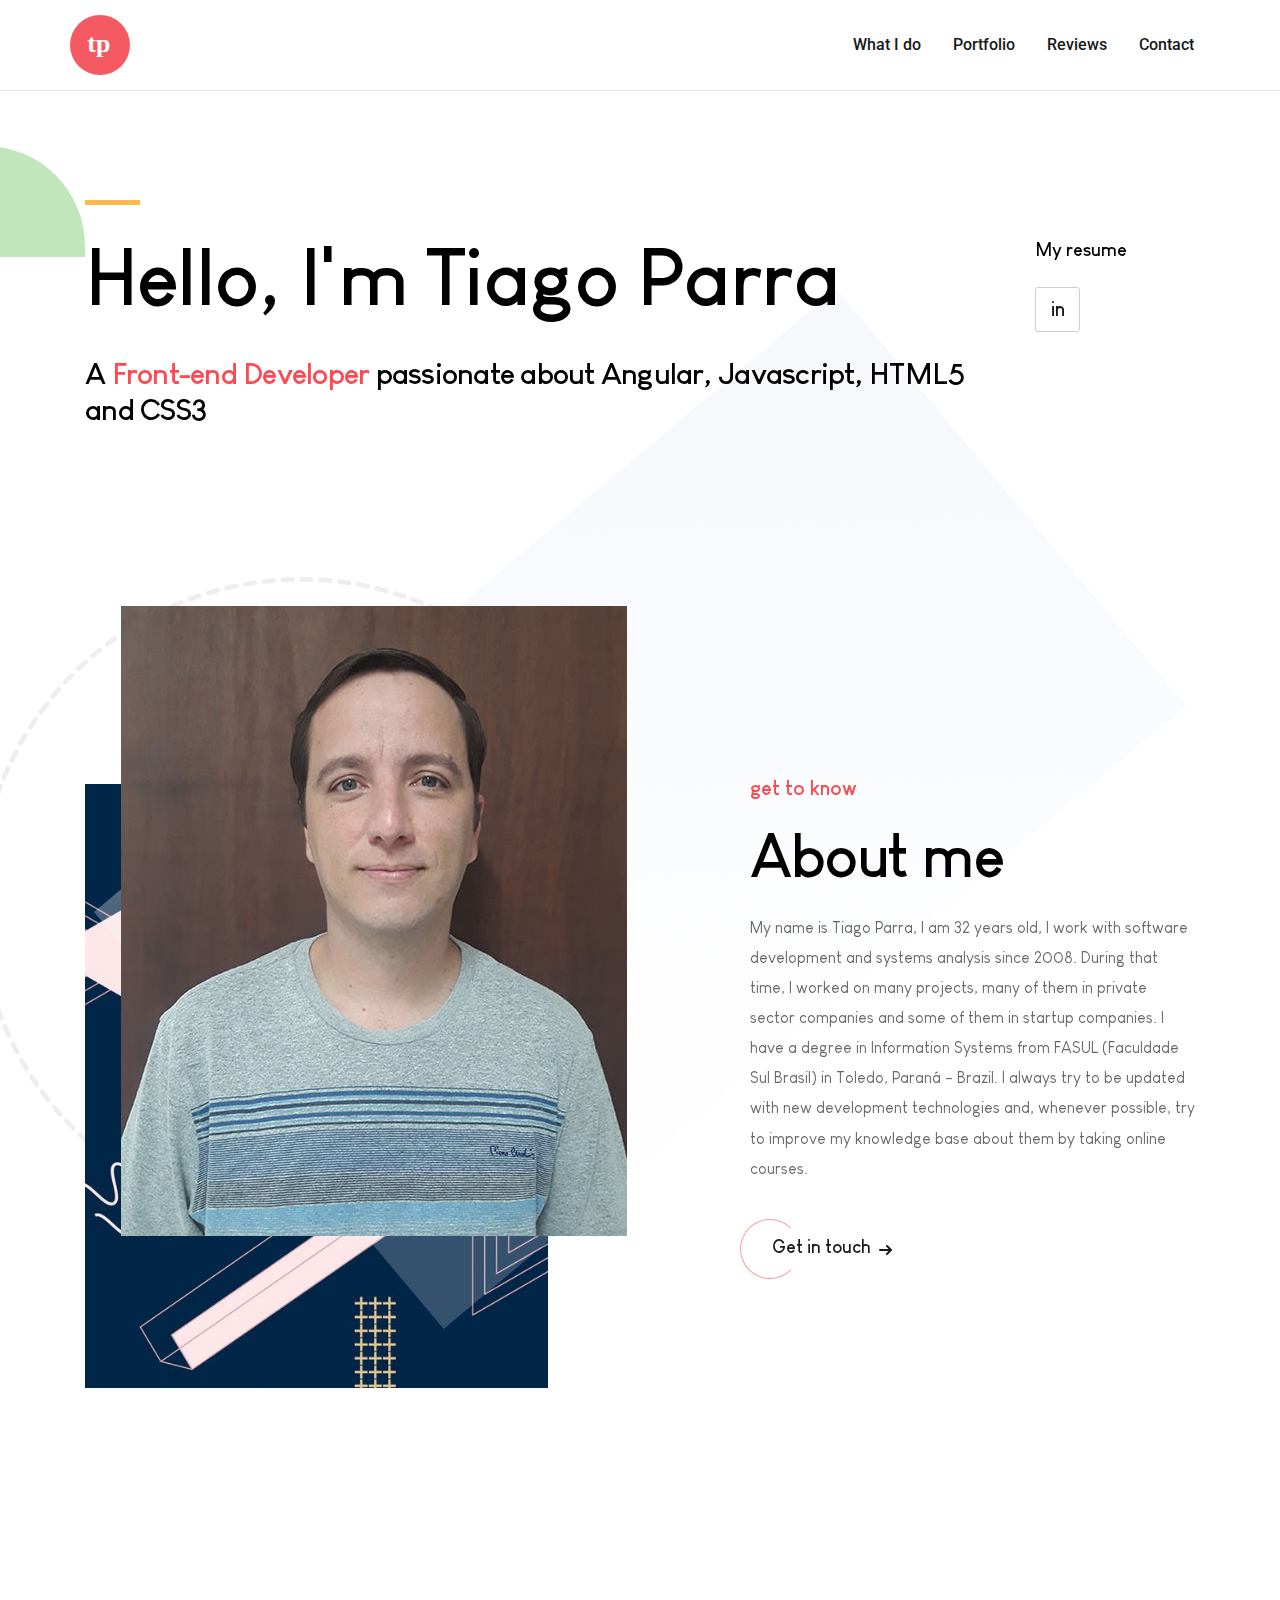
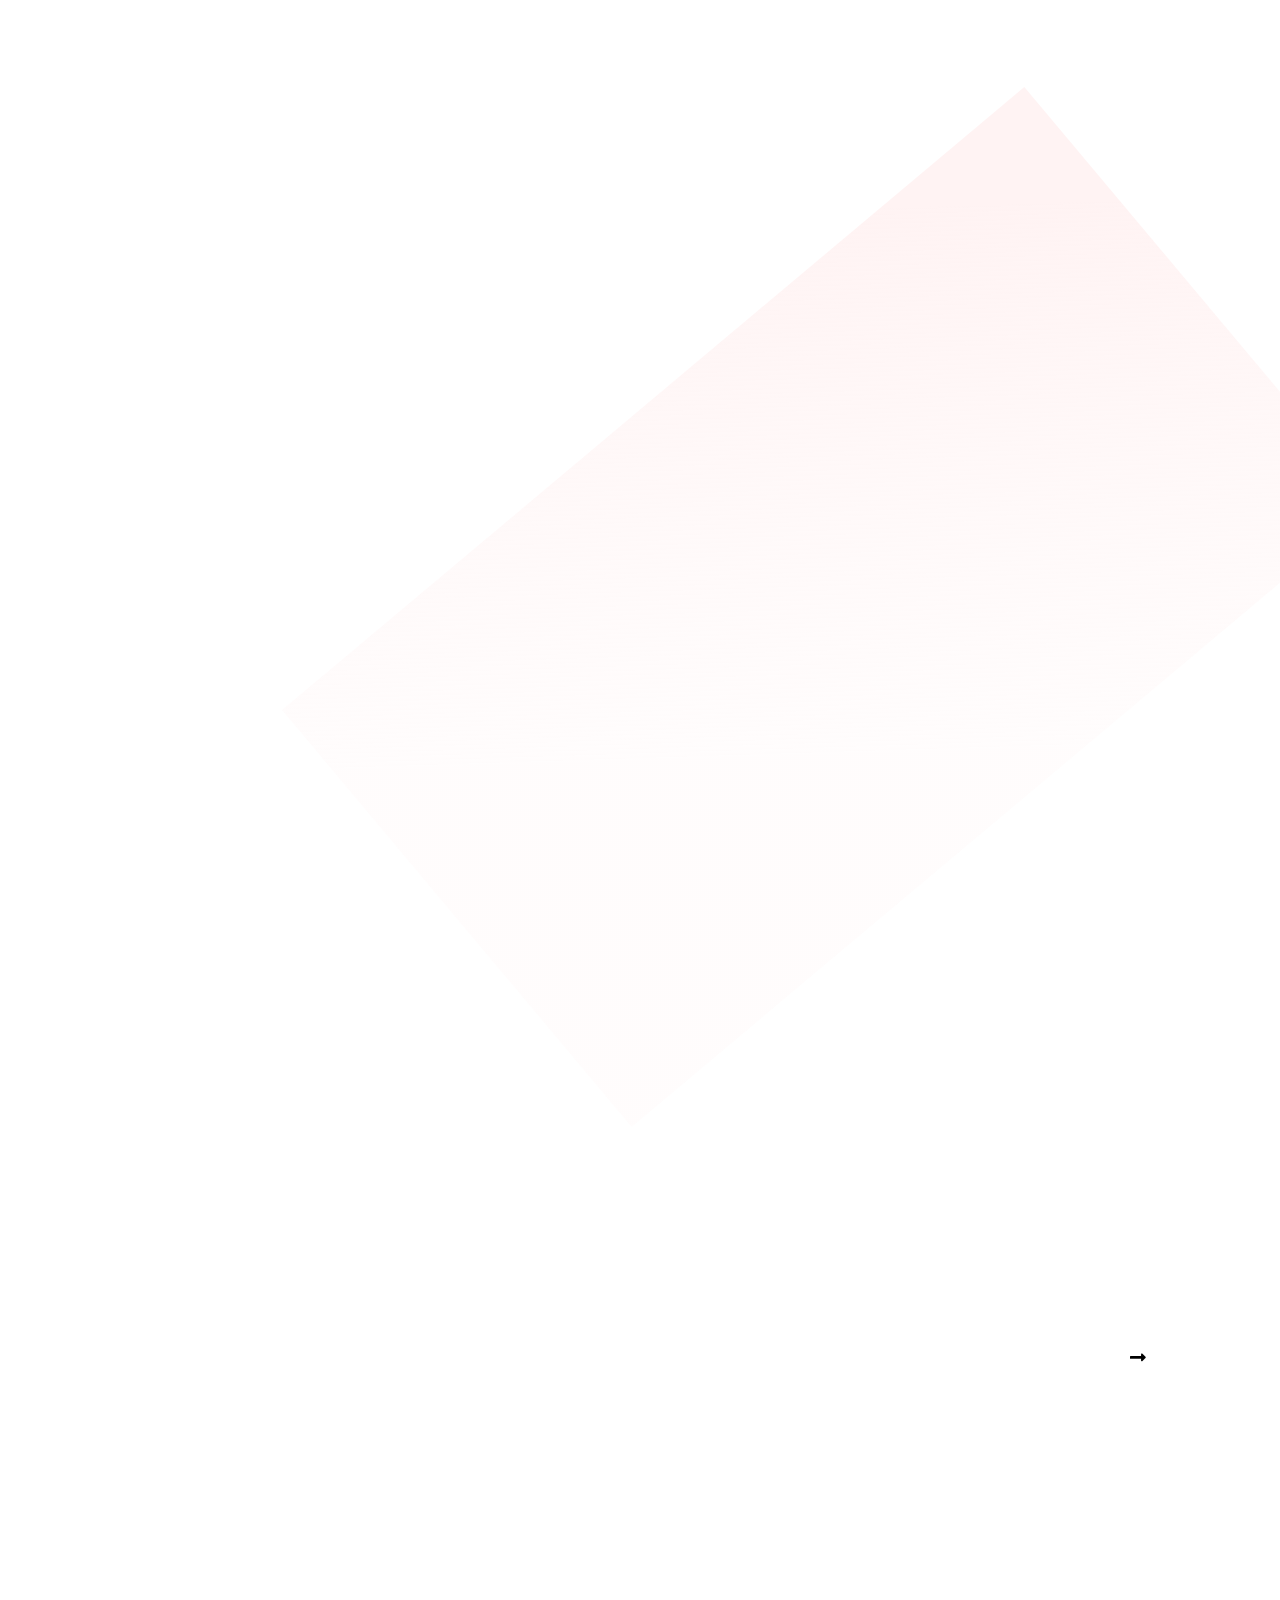
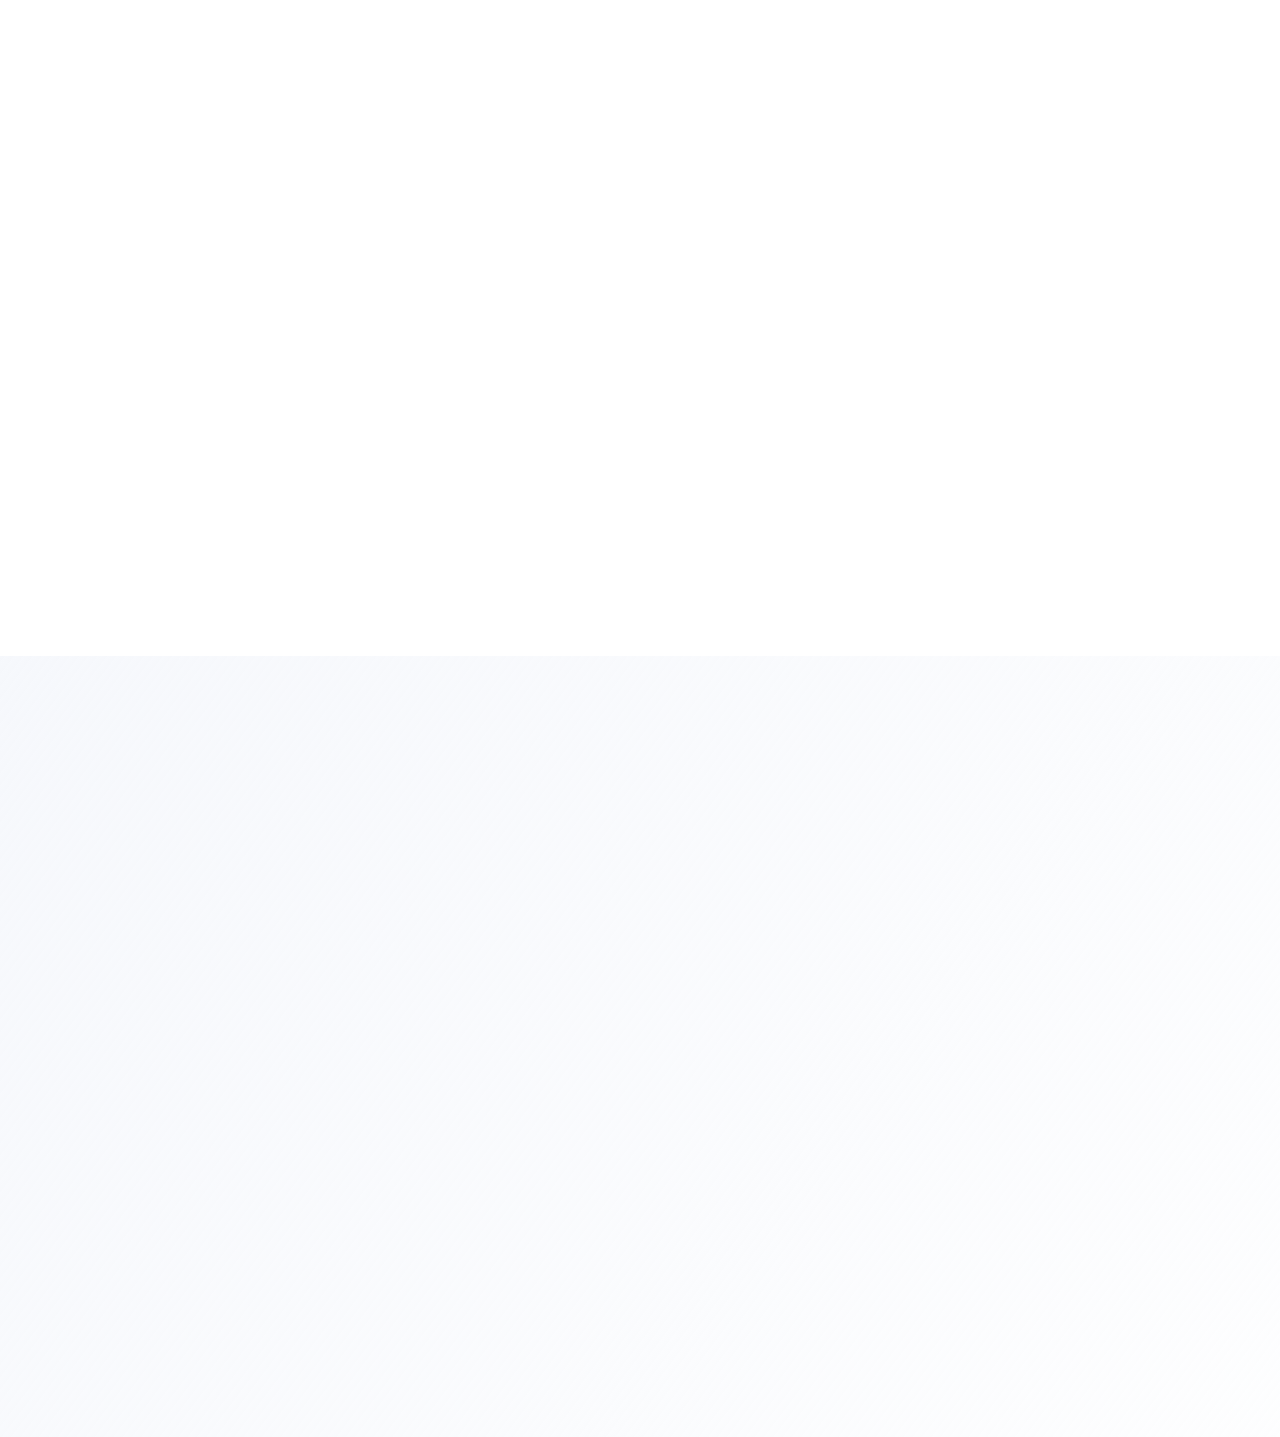
==== index.html @ 8e2d554c "Added profile picture" ====
<!doctype html>
<html lang="zxx">
<head>
    <title>Tiago Parra - Front-End Developer</title>
    <!-- Required meta tags -->
    <meta charset="utf-8">
    <meta http-equiv="X-UA-Compatible" content="IE=edge">
    <meta name="description" content=""/>
    <meta name="keywords" content=" "/>
    <meta name="developer" content="Tiago Parra">
    <meta name="viewport" content="width=device-width, initial-scale=1, shrink-to-fit=no">

    <!-- FAV AND ICONS   -->
    <link rel="shortcut icon" href="assets/images/favicon.png">
    <link rel="shortcut icon" href="assets/images/apple-icon.png">
    <link rel="shortcut icon" sizes="72x72" href="assets/images/apple-icon-72x72.png">
    <link rel="shortcut icon" sizes="114x114" href="assets/images/apple-icon-114x114.png">

    <!-- Font-->
    <link href="https://fonts.googleapis.com/css?family=Roboto&display=swap" rel="stylesheet">
    <!-- Font Awesome -->
    <link rel="stylesheet" href="https://use.fontawesome.com/releases/v5.8.1/css/all.css">
    <link rel="stylesheet" href="assets/icofont/icofont.min.css">
    <!-- Bootstrap CSS -->
    <link rel="stylesheet" href="assets/plugins/css/bootstrap.min.css">
    <!-- Owl Carousel CSS-->
    <link rel="stylesheet" href="assets/plugins/css/owl.css">
    <!-- Fancybox-->
    <link rel="stylesheet" href="assets/plugins/css/jquery.fancybox.min.css">
    <!-- Anime CSS-->
    <link rel="stylesheet" href="assets/plugins/css/revealer.css">
    <!-- Aos CSS-->
    <link rel="stylesheet" href="assets/plugins/css/aos.css">
    <!-- Animate CSS-->
    <link rel="stylesheet" href="assets/plugins/css/animate.css">
    <!-- Custom CSS-->
    <link rel="stylesheet" href="assets/css/styles.css">
    <!-- Responsive -->
    <link rel="stylesheet" href="assets/css/responsive.css">

</head>
<body class="black-bg body-2" >
    <!--
    ===================
        NAVIGATION
    ===================
    -->
    <header class="black-bg mh-header nav-scroll fixed-top mh-xss-mobile-nav" id="zb-header">
        <div class="overlay"></div>
        <div class="container">
            <div class="row">
                <nav class="navbar navbar-expand-lg mh-nav nav-btn">
                    <a class="navbar-brand" href="index.html"><img src="assets/images/logo.svg" alt="" class="img-fluid"></a>
                    <button class="navbar-toggler" type="button" data-toggle="collapse" data-target="#navbarSupportedContent"
                        aria-controls="navbarSupportedContent" aria-expanded="false" aria-label="Toggle navigation">
                        <span class="navbar-toggler-icon icon">
                            <i class="fa fa-bars"></i>
                        </span>
                    </button>
                    <div class="collapse navbar-collapse" id="navbarSupportedContent">
                        <ul class="navbar-nav mr-0 ml-auto">
                            <li class="nav-item">
                                <a class="nav-link " href="#service">What I do</a>
                            </li>
                            <li class="nav-item">
                                <a class="nav-link" href="#portfolio">Portfolio</a>
                            </li>
                            <li class="nav-item">
                                <a class="nav-link" href="#Clinet">Reviews</a>
                            </li>
                            <li class="nav-item">
                                <a class="nav-link" href="#Contact">Contact</a>
                            </li>
                        </ul>
                    </div>
                </nav>
            </div>
        </div>
    </header>
    <!--
    ==============
        HOME
    ==============
    -->
    <section class="section relative ev-home resume-home" id="about" style="background: url(assets/images/bg-home.svg) no-repeat scroll center center">
        <div class="container zindex">
            <div class="section-separator">
                <div class="row">
                    <div class="col-md-10">
                        <div class="resume-home-inner wow fadeInUp">
                            <span class="span"></span>
                            <h2 data-text="Hello, I'm Tiago Parra">Hello, I'm Tiago Parra</h2>
                            <!-- <h2 class="btn-sss" data-text="Hello, I'm Tiago Parra">Hello, I'm Tiago Parra</h2> -->
                            <h4>A <span>Front-end Developer</span> passionate about Angular, Javascript, HTML5 and CSS3</h4>
                        </div>
                    </div>
                    <div class="col-md-2">
                        <div class="resume-social">
                            <h6>My resume</h6>
                            <ul class="list-unstyled">
                                <li><a href="https://www.linkedin.com/in/tiago-parra-01444436/" target="_blank">in</a></li>
                            </ul>
                        </div>
                    </div>
                    <div class="col-md-12">
                        <div class="resume-main">
                            <div class="row">
                                <div class="col-md-6">
                                    <div class="main-inner relative">
                                        <div class="img-cover">
                                            <img src="assets/images/profile_picture_v1.jpg" alt="" class="img-fluid itwo">
                                        </div>
                                        <div class="bg-img">
                                            <img src="assets/images/home-man-bg.png" alt="" class="img-fluid ione">
                                        </div>
                                        <div class="circle-bg">
                                            <img src="assets/images/circle-dot-dot.svg" alt="" class="img-fluid ithree">
                                        </div>
                                    </div>
                                </div>
                                <div class="col-md-5 ml-auto">
                                    <div class="resume-details">
                                        <div class="resume-title wow fadeInUp">
                                            <h5>get to know</h5>
                                            <h1>About me</h1>
                                            <p>My name is Tiago Parra, I am 32 years old, I work with software development and systems analysis since 2008. During that time, I worked on many projects, many of them in private sector companies and some of them in startup companies. I have a degree in Information Systems from FASUL (Faculdade Sul Brasil) in Toledo, Paraná - Brazil. I always try to be updated with new development technologies and, whenever possible, try to improve my knowledge base about them by taking online courses.</p>
                                            <div class="resume-btn">
                                                <div class="btn-default">
                                                    <a href="#" class="cta">
                                                        <span>Get in touch</span>
                                                        <svg width="13px" height="10px" viewBox="0 0 13 10">
                                                            <path d="M1,5 L11,5"></path>
                                                            <polyline points="8 1 12 5 8 9"></polyline>
                                                        </svg>
                                                    </a>
                                                </div>
                                            </div>
                                        </div>
                                    </div>
                                </div>
                            </div>
                        </div>
                    </div>
                </div>
            </div>
        </div>
        <div class="shape-image">
            <img src="assets/images/green-bg.svg" alt="" class="img-fluid">
        </div>
    </section>
    <!--
    ================
        WHAT I DO
    ================
    -->
    <section class="resume-do relative" id="service">
        <div class="container">
            <div class="row">
                <div class="col-md-5">
                    <div class="resume-do-inner wow fadeInUp">
                        <div class="resume-title">
                            <h1>What I do</h1>
                        </div>
                        <p style="font-size: 18px;">Currently, I spend most of my time in Front-end development, preferably using the React library or Angular framework. However, in moments of my career, I work with back-end development, NodeJs and Java. I also have a lot of knowledge about SQL Server, MySQL and PostgreSQL database modeling.</p>
                        <div class="row">
                            <div class="col-md-4">
                                <div class="resume-do-icon">
                                    <img src="assets/images/img-logo-angular.png" alt="" class="img-fluid">
                                    <h5>Angular</h5>
                                </div>
                            </div>
                            <div class="col-md-4">
                                <div class="resume-do-icon">
                                    <img src="assets/images/img-logo-react.png" alt="" class="img-fluid">
                                    <h5>React</h5>
                                </div>
                            </div>
                            <div class="col-md-4">
                                <div class="resume-do-icon">
                                    <img src="assets/images/img-logo-html5.png" alt="" class="img-fluid">
                                    <h5>HTML5</h5>
                                </div>
                            </div>
                        </div>
                        <br><br>
                        <div class="row">
                            <div class="col-md-4">
                                <div class="resume-do-icon">
                                    <img src="assets/images/img-logo-css3.png" alt="" class="img-fluid">
                                    <h5>CSS3</h5>
                                </div>
                            </div>
                            <div class="col-md-4">
                                <div class="resume-do-icon">
                                    <img src="assets/images/img-logo-sass.png" alt="" class="img-fluid">
                                    <h5>Sass</h5>
                                </div>
                            </div>
                            <div class="col-md-4">
                                <div class="resume-do-icon">
                                    <img src="assets/images/img-logo-github.png" alt="" class="img-fluid">
                                    <h5>Github</h5>
                                </div>
                            </div>
                        </div>
                        <br><br>
                        <div class="row">
                            <div class="col-md-4">
                                <div class="resume-do-icon">
                                    <img src="assets/images/img-logo-nginx.png" alt="" class="img-fluid">
                                    <h5>Nginx</h5>
                                </div>
                            </div>
                            <div class="col-md-4">
                                <div class="resume-do-icon">
                                    <img src="assets/images/img-logo-javascript.png" alt="" class="img-fluid">
                                    <h5>Javascript</h5>
                                </div>
                            </div>
                            <div class="col-md-4">
                                <div class="resume-do-icon">
                                    <img src="assets/images/img-logo-typescript.png" alt="" class="img-fluid">
                                    <h5>Typescript</h5>
                                </div>
                            </div>
                        </div>
                    </div>
                </div>
                <div class="col-md-7">
                    <div class="bg-title wow fadeInUp" id="example">
                        <h1>Responsive Design</h1>
                        <h1>HTML/CSS</h1>
                        <h1>JavaScript</h1>
                        <h1>SEO</h1>
                    </div>
                </div>
            </div>
        </div>
    </section>
    <!--
    =====================
        PORTFOLIO AREA
    ====================
    -->
    <section class="resume-portfolio relative" style="background: url(assets/images/orange-bg.svg) no-repeat scroll; background-position-x: 150%; background-position-y: 80%;" id="portfolio">
        <div class="container">
            <div class="row">
                <div class="col-md-12">
                    <div class="resume-title wow fadeInUp">
                        <h5>Portfolio</h5>
                        <h1>Use cases</h1>
                    </div>
                </div>
                <div class="col-md-11 mx-auto">
                    <div class="resume-portfolio-inner">
                        <div class="row">
                            <div class="col-md-5">
                                <div class="resume-img wow fadeInUp">
                                    <h5>Jobzi App</h5>
                                    <h6>Portal of jobs and candidates</h6>
                                    <div class="image-one relative">
                                        <div class="reveal-image">
                                            <img src="assets/images/img-case-jobzi.jpg" alt="" class="img-fluid">
                                        </div>
                                        <div class="resume-image-inner">
                                        </div>
                                        <div class="resume-btn-details">
                                            <div class="resume-btn">
                                                <div class="btn-default">
                                                    <a href="jobzi.html" class="cta">
                                                        <span>Ver Projeto</span>
                                                        <svg width="13px" height="10px" viewBox="0 0 13 10">
                                                            <path d="M1,5 L11,5"></path>
                                                            <polyline points="8 1 12 5 8 9"></polyline>
                                                        </svg>
                                                    </a>
                                                </div>
                                            </div>
                                        </div>
                                    </div>
                                </div>
                            </div>
                            <div class="col-md-5 ml-auto">
                                <div class="resume-img mt_180 wow fadeInUp">
                                    <h5>Jaleco App</h5>
                                    <h6>WebApp - Schedule for doctors</h6>
                                    <div class="image-two relative">
                                        <div class="reveal-image">
                                            <img src="assets/images/img-case-jaleco.jpg" alt="" class="img-fluid">
                                        </div>
                                        <div class="resume-image-inner">
                                        </div>
                                        <div class="resume-btn-details">
                                            <div class="resume-btn">
                                                <div class="btn-default">
                                                    <a href="jaleco.html" class="cta">
                                                        <span>Ver Projeto</span>
                                                        <svg width="13px" height="10px" viewBox="0 0 13 10">
                                                            <path d="M1,5 L11,5"></path>
                                                            <polyline points="8 1 12 5 8 9"></polyline>
                                                        </svg>
                                                    </a>
                                                </div>
                                            </div>
                                        </div>
                                    </div>
                                </div>
                            </div>
                        </div>
                        <div class="row">
                            <div class="col-md-5">
                                <div class="resume-img wow fadeInUp">
                                    <h5>C.Vale</h5>
                                    <h6>Agro-industrial Cooperative</h6>
                                    <div class="image-one relative">
                                        <div class="reveal-image">
                                            <img src="assets/images/img-case-cvale.png" alt="" class="img-fluid">
                                        </div>
                                        <div class="resume-image-inner">
                                        </div>
                                        <div class="resume-btn-details">
                                            <div class="resume-btn">
                                                <div class="btn-default">
                                                    <a href="cvale.html" class="cta">
                                                        <span>Ver Projeto</span>
                                                        <svg width="13px" height="10px" viewBox="0 0 13 10">
                                                            <path d="M1,5 L11,5"></path>
                                                            <polyline points="8 1 12 5 8 9"></polyline>
                                                        </svg>
                                                    </a>
                                                </div>
                                            </div>
                                        </div>
                                    </div>
                                </div>
                            </div>
                            <div class="col-md-5 ml-auto">
                                <div class="resume-img mt_180 wow fadeInUp">
                                    <h5>Curated.com</h5>
                                    <h6>Shop with an expert</h6>
                                    <div class="image-two relative">
                                        <div class="reveal-image">
                                            <img src="assets/images/img-case-curated.png" alt="" class="img-fluid">
                                        </div>
                                        <div class="resume-image-inner">
                                        </div>
                                        <div class="resume-btn-details">
                                            <div class="resume-btn">
                                                <div class="btn-default">
                                                    <a href="curated.html" class="cta">
                                                        <span>Ver Projeto</span>
                                                        <svg width="13px" height="10px" viewBox="0 0 13 10">
                                                            <path d="M1,5 L11,5"></path>
                                                            <polyline points="8 1 12 5 8 9"></polyline>
                                                        </svg>
                                                    </a>
                                                </div>
                                            </div>
                                        </div>
                                    </div>
                                </div>
                            </div>
                        </div>
                    </div>
                </div>
            </div>
        </div>
    </section>
    <!--
    ======================
        RESUME FEEDBACK
    ======================
    -->
    <section class="resume-feedback relative" id="Clinet">
        <div class="container">
            <div class="row">
                <div class="col-md-12">
                    <div class="resume-title pd_10 wow fadeInUp">
                        <h5>Reviews</h5>
                        <h1>Co-workers Feedback</h1>
                    </div>
                </div>
                <div class="col-md-12 pd_0">
                    <div class="advice_slider " id="advice_section_std">
                        <div class="card advice_c wow fadeInUp" data-wow-duration=".9s" data-wow-delay=".3s">
                            <div class="card-body">
                                <div class="card_icon">
                                    <div class="card_icon_img">
                                        <img src="assets/images/avatar-isaque.png" alt="" class="img-fluid">
                                    </div>
                                    <div class="card-icon-details">
                                        <ul>
                                            <li><i class="fa fa-star"></i></li>
                                            <li><i class="fa fa-star"></i></li>
                                            <li><i class="fa fa-star"></i></li>
                                            <li><i class="fa fa-star"></i></li>
                                            <li><i class="fa fa-star"></i></li>
                                        </ul>
                                    </div>
                                </div>
                                <p class="card-text">Anderson é definitivamente um especialista em Java. Provavelmente um dos melhores que conheço. Ele é rigoroso nos padrões de codificação e é proativo nas mais recentes tecnologias. Trabalhamos juntos no aplicativo da Jaleco e ele foi capaz de entregar todas as API's do produto sozinho. Trabalho incrível, recomendaria 100%!</p>
                                <h5>Isaque</h5>
                                <h6>Desenvolvedor na Jaleco</h6>
                            </div>
                        </div>
                        <div class="card advice_c wow fadeInUp" data-wow-duration=".9s" data-wow-delay=".3s">
                            <div class="card-body">
                                <div class="card_icon">
                                    <div class="card_icon_img">
                                        <img src="assets/images/avatar-rodrigo.png" alt="" class="img-fluid">
                                    </div>
                                    <div class="card-icon-details">
                                        <ul>
                                            <li><i class="fa fa-star"></i></li>
                                            <li><i class="fa fa-star"></i></li>
                                            <li><i class="fa fa-star"></i></li>
                                            <li><i class="fa fa-star"></i></li>
                                            <li><i class="fa fa-star"></i></li>
                                        </ul>
                                    </div>
                                </div>
                                <p class="card-text">Anderson foi o único desenvolvedor backend por mais de 2 anos na Jobzi. Durante esse período, ele foi um excelente desenvolvedor, com o qual podemos contar para fornecer soluções para os desafios do produto. É também muito criativo e trabalha rápido. Se há áreas de conhecimento com as quais ele não está familiarizado, ele encontra uma maneira de adquirir o conhecimento e, mais importante, aplica-o ao seu trabalho e produz resultados. Não hesitarei em recomendá-lo para futuras oportunidades.</p>
                                <h5>Rodrigo</h5>
                                <h6>Gerente de Projetos na Jobzi</h6>
                            </div>
                        </div>
                    </div>
                </div>
            </div>
        </div>
    </section>
    <!--
    ================
        CONTACT US AREA SLIDER
    ================
    -->
    <section class="resume-contact relative" id="Contact">
        <div class="container">
            <div class="row">
                <div class="col-md-5">
                    <div class="contact-details wow fadeInUp">
                        <h2>Entre em contato</h2>
                        <div class="contact-name">
                            <h5>Email</h5>
                            <p>tiago.krilow@gmail.com</p>
                        </div>
                        <div class="contact-name">
                            <h5>Onde estou</h5>
                            <p>Toledo, Paraná <br>Brazil</p>
                        </div>
                        <div class="contact-name">
                            <h5>Telefone</h5>
                            <p>55 (45) 99936-5547</p>
                        </div>
                    </div>
                </div>
                <div class="col-md-6 ml-auto wow fadeInUp">
                    <div class="resume-form">
                      <h2>Envie uma mensagem</h2>
                    </br>
                      <form
                        action="https://formspree.io/mayeawae"
                        method="POST">
                        <div class="form-group">
                            <input type="text" name="name" placeholder="Nome" class="form-control contact-name">
                        </div>
                        <div class="form-group">
                            <input type="email" name="email" placeholder="Email" class="form-control contact-name">
                        </div>
                        <div class="form-group">
                            <textarea name="message" placeholder="Mensagem"  rows="6" class="form-control contact-message"></textarea>
                        </div>
                        <button class="btn-default" type="submit">Send</button>
                      </form>

                    </div>
                </div>
            </div>
        </div>
    </section>

    <!--
    ==============
    * JS Files *
    ==============
    -->

    <!-- jQuery first, then Popper.js, then Bootstrap JS -->

    <!-- jQuery -->
    <script src="assets/plugins/js/jquery.min.js"></script>
    <!-- popper -->
    <script src="assets/plugins/js/popper.min.js"></script>
    <!-- bootstrap -->
    <script src="assets/plugins/js/bootstrap.min.js"></script>
    <!-- waypoint  -->
    <script src="assets/plugins/js/waypoints.min.js"></script>
    <!-- owl carousel -->
    <script src="assets/plugins/js/owl.carousel.js"></script>
    <!-- validator -->
    <script src="assets/plugins/js/validator.min.js"></script>
    <!-- wow -->
    <script src="assets/plugins/js/wow.min.js"></script>
    <!-- jquery nav -->
    <script src="assets/plugins/js/jquery.nav.js"></script>
    <!-- Isotop -->
    <script src="assets/plugins/js/isotope.pkgd.js"></script>
    <script src="assets/plugins/js/packery-mode.pkgd.js"></script>
    <!-- Fancybox js-->
    <script src="assets/plugins/js/jquery.fancybox.min.js"></script>
    <script src="assets/plugins/js/jquery.paroller.min.js"></script>
    <!-- AOS  -->
    <script src="assets/plugins/js/aos.js"></script>
    <!-- WOW MIN JS  -->
    <script src="assets/plugins/js/wow.min.js"></script>
    <!-- GSAP TWEEN MAX ANIMATION  -->
    <script src="assets/plugins/js/TweenMax.min.js"></script>
    <!-- Parallax -->
    <script src="assets/plugins/js/simpleParallax.min.js"></script>
    <!-- TYPING ANIMATION MIN JS  -->
    <script src="assets/plugins/js/typed.js"></script>
    <script src="assets/plugins/js/textition.js"></script>
    <!-- Custom Scripts-->
    <script src="assets/js/custom-scripts.js"></script>
    <!-- WOW ACTIVATION  -->
    <script>
        new WOW().init();

            //testtimonial
    $('#example').textition({
       autoplay: true,
       animation: 'ease-out',
      map: {x: 200, y: 100, z: 0},
  });
    </script>
    <!-- PAGE REVEALER WITH SCROLL JS  -->
    <script>
        var $animation_elements = $('.reveal-image');
        var $window = $(window);

        function check_if_in_view() {
            var window_height = $window.height();
            var window_top_position = $window.scrollTop();
            var window_bottom_position = (window_top_position + window_height);

            $.each($animation_elements, function() {
            var $element = $(this);
            var element_height = $element.innerHeight();
            var element_top_position = $element.offset().top;
            var element_bottom_position = (element_top_position + element_height);

            //check to see if this current container is within viewport
            if ((element_bottom_position >= window_top_position) &&
                (element_top_position <= window_bottom_position)) {
                $element.addClass('reveal');
            } else {
                // $element.removeClass('reveal');
            }
            });
        }
            $window.on('scroll resize', check_if_in_view);
            $window.trigger('scroll');
    </script>

</body>
</html>
---- assets/plugins/css/revealer.css ----
.block-revealer__element {
	position: absolute;
	top: 0;
	left: 0;
	width: 100%;
	height: 100%;
	background: #000;
	pointer-events: none;
	opacity: 0;
}
---- assets/css/styles.css ----
/*------------- 
[Table of contents]

[ DEFULT INDEX NUMBER ]

1.  GENERAL CSS
2.  NAVBAR
4.  HOME
5.  SERVICE
6.  ABOUT
7.  TESTIMONIAL
8.  FAQ
9.  QUATE
10. SUBSCRIBE
11. PRICING
12. BLOG
13. FOOTER
14. COPYRIGHT


-------------------------------------------------------------------*/
/*------------------------------------------------------------------
[ Color codes ]
    
    [ Text and Background Color ]
        Main color 1:       #1c93e5     
        Main color 2:       #009688      
        Main color 3:       #9c27b0
        Main color 4:       #ff4081      
        Background 1:       #FFFFFF            
        Background 2:       #F6F6F6           
        Shadow color:       #000000;            

-------------------------------------------------------------------*/
/*------------------------------------------------------------------
[Typography]

    [ There are using two different font typography ]
        Typography 1: Roboto font;
        Typography 2: Montserrat font;

    [ Other Typography style are same ]
    Body :
        font-style:     normal;
        font-size:      15px;

    h2:
        font-size: 48px;
        line-height: 55px;

    h3:
        font-size: 30px;
        line-height: 40px;

    h4:
        font-size: 20px;
        font-weight: 600;

    p:  
        font-size: 18px;
        line-height: 30px;


-------------------------------------------------------------------*/
/*
================
 VARIABLES
================
*/
* {
  -webkit-font-smoothing: antialiased;
  -moz-osx-font-smoothing: grayscale;
}

.shadow-1 {
  -webkit-box-shadow: 0 2px 5px 0 rgba(0, 0, 0, 0.16),
    0 2px 10px 0 rgba(0, 0, 0, 0.12);
  box-shadow: 0 2px 5px 0 rgba(0, 0, 0, 0.16), 0 2px 10px 0 rgba(0, 0, 0, 0.12);
}

/**
 * -------------------
 *  Defult CSS 
 * -------------------
 */
html {
  text-rendering: optimizeLegibility;
  -webkit-font-smoothing: antialiased;
}

body {
  font-family: "Louis-George-Cafe.ttf";
  font-size: 14px;
  font-style: none;
  line-height: 24px;
  font-weight: 500;
  overflow-x: hidden !important;
  text-align: left;
  position: relative;
  color: #000000;
  opacity: 1;
}

h1,
h2,
h3,
h4,
h5,
h6 {
  font-family: "Louis-George-Cafe-Bold.ttf";
}

p {
  opacity: 0.9;
}

.nav li a {
  text-decoration: none !important;
  display: inline-block;
  cursor: pointer;
  padding: 0px;
  background-color: transparent;
  -webkit-transition: color 0.3s ease;
  transition: color 0.3s ease;
}

.nav li a:hover {
  background-color: transparent;
}

.nav li a:focus {
  background-color: transparent;
  outline: 0 !important;
}

a {
  text-decoration: none !important;
  cursor: pointer;
  padding: 0px;
  background-color: transparent;
  -webkit-transition: color 0.3s ease;
  transition: color 0.3s ease;
  color: #000000;
  opacity: 0.9;
}

a:hover {
  background-color: transparent;
}

a:focus {
  background-color: transparent;
  outline: 0 !important;
}

.center {
  float: none;
  margin: 0 auto;
  text-align: center;
}

/**
 * ---------------------
 *  Defult Halping Class
 * ---------------------
 */
.overflow {
  overflow: hidden;
}

.relative {
  position: relative;
}

.display-table {
  display: table;
  width: 100%;
  height: 100%;
}

.display-flex {
  display: -webkit-box;
  display: -ms-flexbox;
  display: flex;
  -webkit-box-flex: 1;
  -ms-flex: 1;
  flex: 1;
}

.vertical-middle {
  display: table-cell;
  float: none;
  vertical-align: middle;
}

/**
 * --------------------------------------
 *  Video Section Background Defult Style
 * --------------------------------------
 */
.section-video {
  position: absolute;
  top: 0;
  bottom: 0;
  left: 0;
  right: 0;
  min-height: 100%;
  min-width: 100%;
  overflow: hidden;
  z-index: -1;
}

.section-video .bgvid {
  position: absolute;
  top: 0;
  left: 0;
  min-height: 100%;
  min-width: 100%;
  background-size: cover;
  -o-background-size: cover;
  -moz-background-size: cover;
  -webkit-background-size: cover;
}

.body-video-bg > .section-video {
  position: fixed;
  top: 0;
  left: 0;
}

.section-title {
  text-align: center;
}

.section-title h3 {
  font-size: 30px;
  line-height: 40px;
  color: #ffffff;
  font-weight: bold;
  margin-bottom: 60px;
}

/**
 * ------------------------------------
 *  Every Section Headline Defult Class
 * ------------------------------------
 */
.section-heading {
  display: block;
  margin: 0;
}

.section-header {
  margin-bottom: 100px;
  text-align: center;
}

.section-header .sub-heading {
  font-size: 22px;
  line-height: 30px;
  font-weight: 300;
  text-transform: uppercase;
  margin: 0 0 10px 0;
}

.section-header.text-left,
.section-header.text-left * {
  text-align: left;
}

.section-header.text-right,
.section-header.text-right * {
  text-align: right;
}

.section-header-separator {
  position: relative;
  width: 145px;
  margin: 5px auto;
  display: inline-block;
}

.section-header-separator .icon {
  font-size: 48px;
  text-align: center !important;
}

.section-header-separator::before,
.section-header-separator::after {
  content: "";
  position: absolute;
  width: 57px;
  height: 2px;
  top: 25px;
}

.section-header-separator::before {
  left: 0;
}

.section-header-separator::after {
  right: 0;
}

.v-middle {
  display: -moz-flex;
  display: -ms-flexbox;
  display: -webkit-box;
  display: flex;
  -webkit-box-align: center;
  -ms-flex-align: center;
  align-items: center;
  -webkit-align-items: center;
  -webkit-box-pack: center;
  -ms-flex-pack: center;
  justify-content: center;
  -webkit-justify-content: center;
  -webkit-box-orient: horizontal;
  -webkit-box-direction: normal;
  -ms-flex-direction: row;
  flex-direction: row;
}

.mini-separator {
  padding: 20px 0;
}

.vertical-middle {
  display: table-cell;
  float: none;
  vertical-align: middle;
}

/**
 * ------------------
 * list
 * ------------------
 */
ul {
  margin: 0;
  padding: 0;
}

ul li {
  list-style-type: none;
}

/**
 * =================
 * CONTAINER HALF CONTENT
 * =================
 */
.content-half {
  position: relative;
}

.container-half-left {
  left: 0;
  background-position: center right;
}

.container-half-right {
  right: 0;
  background-position: center left;
}

.vertical-middle-content {
  display: -moz-flex;
  display: -ms-flexbox;
  display: -webkit-box;
  display: flex;
  -webkit-box-align: center;
  -ms-flex-align: center;
  align-items: center;
  -webkit-align-items: center;
  -webkit-box-pack: center;
  -ms-flex-pack: center;
  justify-content: center;
  -webkit-justify-content: center;
  -webkit-box-orient: horizontal;
  -webkit-box-direction: normal;
  -ms-flex-direction: row;
  flex-direction: row;
}

/**
 * ---------------------------------
 *  Section Background Size Property
 * ---------------------------------
 */
.bg-cover {
  background-size: cover;
  background-position: 50% 50%;
  background-attachment: initial;
  background-repeat: no-repeat;
}

.dark-bg {
  background-color: #202026;
}

.image-bg {
  background-position: center center;
  background-size: cover;
  background-repeat: no-repeat;
}

.mini-section-separator {
  padding-top: 60px;
  padding-bottom: 60px;
}

.section-separator {
  padding-top: 60px;
  padding-bottom: 60px;
}

.home-section-separator {
  padding-top: 100px;
  padding-bottom: 200px;
}

.bg-black {
  background-color: #000000;
}

.main-color {
  color: #37c2cc;
}

.p-200 {
  padding: 0 200px;
}

.img-overlay {
  background-image: url(../images/footer-bg.png);
  background-size: cover;
  background-size: cover;
  background-repeat: no-repeat;
  margin: 0 auto;
  background-position: center center;
}

.image-bg {
  background-size: cover;
  background-size: cover;
  background-repeat: no-repeat;
  margin: 0 auto;
  background-position: center center;
}

.home-2-img {
  background-image: url(../images/home-bg-img.jpg);
}

.featured-img-one {
  background-image: url(../images/home-bg-img.jpg);
}

.featured-img-two {
  background-image: url(../images/extra-feature-bg.jpg);
}

.map-image {
  background-image: url(../images/map-color-overlay.png);
}

.mt-30 {
  margin-top: 30px;
}

button {
  outline: 0;
}

button:hover {
  outline: 0;
}

button:focus {
  outline: 0;
}

.btn {
  outline: 0;
}

.btn:hover {
  outline: 0;
}

.btn:focus {
  outline: 0;
}

.round-image {
  border-radius: 50%;
}

.header-bg {
  background-color: #ffefe9;
}

.purple-bg {
  background-color: #643bdf;
}

.blue-bg {
  background-color: #007c88;
}

.yellow-color {
  color: #ffd032;
}

.main-color {
  color: #37c2cc;
}

.purple-color {
  color: #643bdf;
}

.blue-color {
  color: #007c88;
}

.bg-3 {
  color: #faf9f7;
}

.bg-4 {
  color: #faf9f7;
}

.white-bg {
  background-color: #ffffff;
}

p {
  color: #071634;
}

.contact-shadow {
  -webkit-box-shadow: 2px 28px 54px 0px rgba(85, 85, 93, 0.03);
  box-shadow: 2px 28px 54px 0px rgba(85, 85, 93, 0.03);
}

.body-2 .btn {
  border-radius: 50px;
}

.body-2 .btn.btn-stroke {
  color: #ffffff;
}

.color-1 {
  color: #37c2cc;
}

.color-2 {
  color: #f35d22;
}

.color-3 {
  color: #fec468;
}

.color-4 {
  color: #1785c3;
}

.color-5 {
  color: #53cb94;
}

.color-6 {
  color: #761de2;
}

.overlay-img {
  position: absolute;
  left: 0;
  right: 0;
  top: 0;
  bottom: 0;
  z-index: 0;
}

@font-face {
  font-family: "Louis-George-Cafe.ttf";
  src: url("../fonts/Louis-George-Cafe.ttf");
}

@font-face {
  font-family: "Louis-George-Cafe-Bold.ttf";
  src: url("../fonts/Louis-George-Cafe-Bold.ttf");
}

@font-face {
  font-family: "Louis-George-Cafe-Light.ttf";
  src: url("../fonts/Louis-George-Cafe-Light.ttf");
}

/** 
 * -----------------
 * General CSS
 * -----------------
 */
.h1,
.h2,
.h3,
.h4,
.h5,
.h6,
h1,
h2,
h3,
h4,
h5,
h6 {
  font-weight: bold;
}

section {
  overflow: hidden;
}

/*
    ==============
       Navigation
    ============== 
*/
.mh-nav {
  width: 100%;
  padding: 10px 0;
  -webkit-transition: 0.3s;
  transition: 0.3s;
}

.mh-header {
  padding: 0;
  background: #ffffff;
  -webkit-transition: 0.3s;
  transition: 0.3s;
  border-bottom: 1px solid rgba(0, 0, 0, 0.1);
}

.mh-header.nav-strict {
  padding: 0;
  -webkit-transition: 0.3s;
  transition: 0.3s;
  z-index: 9999;
  position: fixed;
  left: 0;
  right: 0;
  top: 0;
  background: #ffffff;
}

.mh-header.nav-strict .mh-nav {
  padding: 0px 0px;
}

.mh-header.nav-strict .navbar-nav li a {
  color: #111111;
}

.mh-header .navbar-nav li {
  margin: 16px 8px;
}

.mh-header .navbar-nav li a {
  font-family: "Roboto", sans-serif;
  font-size: 16px;
  line-height: 0.63;
  color: #000000;
  padding: 0px 10px;
}

.dropdown-toggle::after {
  position: relative;
  top: 1px;
  left: 5px;
}

/*
    ==============
       home
    ==============
*/
.resume-home {
  padding: 140px 0px;
}

.resume-home .resume-home-inner .span {
  width: 55px;
  height: 5px;
  background-color: #ffb74f;
  display: block;
}

.resume-home .resume-home-inner h2 {
  font-size: 80px;
  letter-spacing: -1.5px;
  color: #000000;
  margin-top: 25px;
  margin-bottom: 30px;
}

.resume-home .resume-home-inner h4 {
  font-size: 30px;
  letter-spacing: -0.75px;
  color: #000000;
}

.resume-home .resume-home-inner h4 span {
  color: #ff4952;
}

.resume-home .resume-social {
  margin-top: 40px;
}

.resume-home .resume-social h6 {
  font-size: 18px;
  color: #000000;
  margin-bottom: 25px;
}

.resume-home .resume-social ul li {
  display: -ms-inline-grid;
  display: inline-grid;
  place-items: center;
  width: 45px;
  height: 45px;
  border-radius: 3px;
  border: solid 1px #cecece;
  cursor: pointer;
  -webkit-transition: all 0.3s;
  transition: all 0.3s;
  font-size: 20px;
  margin-right: 5px;
  font-family: "Louis-George-Cafe-Bold.ttf";
  color: #000000;
}

.resume-home .resume-social ul li:hover {
  -webkit-box-shadow: 0 16px 14px 0 rgba(0, 0, 0, 0.1);
  box-shadow: 0 16px 14px 0 rgba(0, 0, 0, 0.1);
  background-color: #ff4952;
  border: solid 1px transparent;
  color: #ffffff;
}

.resume-home .resume-main {
  padding: 170px 0px;
  padding-bottom: 0px;
}

.resume-home .resume-main .main-inner .img-cover img {
  margin-left: 75px;
}

.resume-home .resume-main .main-inner .bg-img {
  position: absolute;
  top: 110px;
  z-index: -1;
}

.resume-home .resume-main .main-inner .circle-bg {
  position: absolute;
  z-index: -2;
  top: -15%;
  left: -20%;
}

.resume-home .resume-main .resume-details {
  padding: 160px 0px;
}

.resume-home .resume-main .resume-details p {
  opacity: 0.6;
  font-size: 16px;
  line-height: 1.88;
  color: #000000;
  margin-bottom: 50px;
}

.resume-home .shape-image {
  position: absolute;
  top: 9%;
  left: -22%;
}

/*
    ==============
       What we do
    ==============
*/
.resume-do .resume-do-inner {
  padding-bottom: 50px;
}

.resume-do .resume-do-inner p {
  opacity: 0.6;
  font-size: 16px;
  line-height: 1.88;
  color: #000000;
  margin-bottom: 55px;
  max-width: 85%;
}

.resume-do .resume-do-inner .resume-do-icon h5 {
  margin-top: 20px;
  font-size: 25px;
  letter-spacing: -0.63px;
  color: #000000;
}

.resume-do .bg-title h1 {
  font-size: 130px;
  line-height: 0.87;
  letter-spacing: -6.47px;
  color: #e0e0e0;
}

/*
    ==============
       Portfolio area
    ==============
*/
.resume-portfolio {
  padding: 100px 0px;
}

.resume-portfolio .resume-portfolio-inner {
  padding: 80px 0px;
  padding-bottom: 0px;
}

.resume-portfolio .resume-portfolio-inner .resume-img .reveal-image {
  opacity: 0;
  -webkit-transition: all 1s;
  transition: all 1s;
}

.resume-portfolio .resume-portfolio-inner .resume-img h5 {
  font-size: 25px;
  letter-spacing: -0.63px;
  color: #000000;
  margin-bottom: 10px;
}

.resume-portfolio .resume-portfolio-inner .resume-img h6 {
  opacity: 0.4;
  font-size: 18px;
  line-height: 1.11;
  letter-spacing: -0.25px;
  color: #000000;
  margin-bottom: 35px;
}

.resume-portfolio .resume-portfolio-inner .resume-img .resume-btn-details {
  -webkit-transition: all 0.4s;
  transition: all 0.4s;
  position: absolute;
  height: 100%;
  width: 100%;
  display: -ms-grid;
  display: grid;
  place-items: center;
  top: 0;
  left: 0;
  right: 0;
  bottom: 0;
  opacity: 0;
  -webkit-transform: translateY(30px);
  transform: translateY(30px);
}

.resume-portfolio
  .resume-portfolio-inner
  .resume-img
  .resume-btn-details
  .resume-btn
  .btn-default
  a.cta::before {
  border: 1px solid rgba(255, 255, 255, 0.3);
  border-right: 1px solid transparent;
}

.resume-portfolio
  .resume-portfolio-inner
  .resume-img
  .resume-btn-details
  .resume-btn
  .btn-default
  a.cta
  span {
  color: #ffffff;
}

.resume-portfolio
  .resume-portfolio-inner
  .resume-img
  .resume-btn-details
  .resume-btn
  .btn-default
  a.cta
  svg {
  stroke: #ffffff;
}

.resume-portfolio
  .resume-portfolio-inner
  .resume-img
  .resume-btn-details
  .resume-btn
  .btn-default
  a.cta:hover::before {
  border: 1px solid rgba(255, 73, 82, 0.6);
}

.resume-portfolio .resume-portfolio-inner .resume-img .resume-image-inner {
  -webkit-transition: all 0.4s;
  transition: all 0.4s;
  position: absolute;
  height: 100%;
  width: 98%;
  top: 0;
  opacity: 0;
  bottom: 0;
  right: 0;
  left: 0;
}

.resume-portfolio
  .resume-portfolio-inner
  .resume-img
  .resume-image-inner::before {
  content: "";
  background-color: rgba(0, 0, 0, 0.6);
  position: absolute;
  height: 100%;
  width: 100%;
  top: 0px;
  bottom: 0;
  right: 0;
  left: 0px;
  border-radius: 0px;
  -webkit-transition: all 0.4s;
  transition: all 0.4s;
  pointer-events: none;
}

.resume-portfolio .resume-portfolio-inner .resume-img .image-one {
  cursor: pointer;
}

.resume-portfolio
  .resume-portfolio-inner
  .resume-img
  .image-one:hover
  .resume-image-inner {
  opacity: 1;
}

.resume-portfolio
  .resume-portfolio-inner
  .resume-img
  .image-one:hover
  .resume-btn-details {
  opacity: 1;
  -webkit-transform: translateY(0px);
  transform: translateY(0px);
}

.resume-portfolio .resume-portfolio-inner .resume-img .image-two {
  cursor: pointer;
}

.resume-portfolio
  .resume-portfolio-inner
  .resume-img
  .image-two:hover
  .resume-image-inner {
  opacity: 1;
}

.resume-portfolio
  .resume-portfolio-inner
  .resume-img
  .image-two:hover
  .resume-btn-details {
  opacity: 1;
  -webkit-transform: translateY(0px);
  transform: translateY(0px);
}

.resume-portfolio .resume-portfolio-inner.inner-2 {
  padding: 80px 0px;
  padding-top: 0px;
  padding-bottom: 80px;
}

.mt_180 {
  margin-top: 180px;
}

/*
    =====================
       RESUME FEEDBACK AREA
    =====================
*/
.resume-feedback {
  padding: 120px 0px;
  padding-top: 0px;
}

.resume-feedback .pd_10 {
  margin-bottom: 50px;
}

.resume-feedback .advice_slider .advice_c {
  width: 545px;
  border-radius: 8px;
  -webkit-box-shadow: 0 25px 40px -14px rgba(99, 99, 99, 0.1);
  box-shadow: 0 25px 40px -14px rgba(99, 99, 99, 0.1);
  background-color: #ffffff;
  margin-bottom: 100px;
  margin-left: 0px;
  border: 0px;
}

.resume-feedback .advice_slider .advice_c .card-body {
  padding: 40px 35px 40px 35px;
}

.resume-feedback .advice_slider .advice_c .card-body .img {
  margin-bottom: 15px;
}

.resume-feedback .advice_slider .advice_c p {
  font-family: "Louis-George-Cafe-Bold.ttf";
  font-size: 18px;
  line-height: 1.6;
  color: #000000;
  margin-bottom: 35px;
}

.resume-feedback .advice_slider .advice_c h5 {
  font-family: "Louis-George-Cafe-Bold.ttf";
  font-size: 16px;
  line-height: 1.25;
  letter-spacing: -0.22px;
  color: #000000;
  margin-bottom: 6px;
}

.resume-feedback .advice_slider .advice_c h6 {
  opacity: 0.5;
  font-family: "Louis-George-Cafe.ttf";
  font-size: 16px;
  line-height: 1.25;
  letter-spacing: -0.22px;
  color: #000000;
}

.resume-feedback .advice_slider .card_icon {
  display: -webkit-box;
  display: -ms-flexbox;
  display: flex;
  margin-bottom: 20px;
}

.resume-feedback .advice_slider .card_icon .card-icon-details {
  margin-left: 15px;
}

.resume-feedback .advice_slider .card_icon .card-icon-details ul li {
  font-size: 20px;
  padding: 19px 0px;
  display: inline-block;
  color: #ffbb00;
}

.resume-feedback .advice_slider .owl-next {
  width: 55px;
  height: 55px;
  position: absolute;
  top: -25%;
  right: 30px;
  border: solid 2px transparent;
  display: -ms-grid;
  display: grid;
  place-items: center;
  font-size: 18px;
  background: transparent;
  color: #000000;
  -webkit-transition: all 0.4s;
  transition: all 0.4s;
}

.resume-feedback .advice_slider .owl-next:hover {
  background: rgba(0, 0, 0, 0);
  color: #08001f;
}

.resume-feedback .advice_slider .owl-prev {
  opacity: 0;
  width: 55px;
  height: 55px;
  position: absolute;
  top: -25%;
  right: 90px;
  border: solid 2px transparent;
  display: -ms-grid;
  display: grid;
  place-items: center;
  font-size: 18px;
  background: transparent;
  color: #000000;
  -webkit-transition: all 0.4s;
  transition: all 0.4s;
}

.resume-feedback .advice_slider .owl-prev:hover {
  background: rgba(0, 0, 0, 0);
  color: #08001f;
}

.resume-feedback .advice_slider .op_1 {
  opacity: 1 !important;
}

.resume-feedback .resume-card-social .main-social {
  display: -webkit-box;
  display: -ms-flexbox;
  display: flex;
  display: none;
}

.resume-feedback .resume-card-social .main-social .social-inner {
  margin-right: 40px;
}

.resume-feedback .resume-card-social .social-inner {
  display: -webkit-box;
  display: -ms-flexbox;
  display: flex;
}

.resume-feedback .resume-card-social .social-inner .social-img {
  width: 67px;
  height: 67px;
  border-radius: 50%;
  color: #ffffff;
  display: -ms-grid;
  display: grid;
  place-items: center;
  font-size: 30px;
  -webkit-box-shadow: 0 10px 37px -5px rgba(234, 76, 137, 0.5);
  box-shadow: 0 10px 37px -5px rgba(234, 76, 137, 0.5);
  background-color: #ea4c89;
}

.resume-feedback .resume-card-social .social-inner .social-img.color-2 {
  -webkit-box-shadow: 0 10px 37px -5px rgba(0, 103, 255, 0.5);
  box-shadow: 0 10px 37px -5px rgba(0, 103, 255, 0.5);
  background-color: #0067ff;
}

.resume-feedback .resume-card-social .social-inner .social-img.color-3 {
  -webkit-box-shadow: 0 10px 37px -5px rgba(1, 119, 172, 0.5);
  box-shadow: 0 10px 37px -5px rgba(1, 119, 172, 0.5);
  background-color: #0177ac;
}

.resume-feedback .resume-card-social .social-inner .social-details h5 {
  font-family: "Louis-George-Cafe-Bold.ttf";
  font-size: 25px;
  letter-spacing: -0.63px;
  color: #000000;
  padding: 18px 0px;
  margin-left: 20px;
}

/*
    =====================
       CONTACT US AREA
    =====================
*/
.resume-contact {
  padding: 80px 0px;
  background-image: linear-gradient(307deg, rgba(246, 248, 252, 0.21), #f6f8fc);
}

.resume-contact .contact-details {
  padding: 100px 0px;
}

.resume-contact .contact-details h2 {
  font-size: 60px;
  letter-spacing: -1.5px;
  color: #000000;
}

.resume-contact .contact-details .contact-name {
  padding-top: 40px;
}

.resume-contact .contact-details .contact-name h5 {
  font-size: 25px;
  font-weight: 600;
  letter-spacing: -0.63px;
  color: #000000;
  margin-bottom: 10px;
}

.resume-contact .contact-details .contact-name p {
  font-family: "Louis-George-Cafe-Bold.ttf";
  opacity: 0.4;
  font-size: 18px;
  line-height: 1.41;
  letter-spacing: 0.25px;
  color: #000000;
  margin-bottom: 0px;
}

.resume-contact .resume-form {
  padding: 65px 90px;
  -webkit-box-shadow: 0 66px 58px 0 rgba(99, 99, 99, 0.1);
  box-shadow: 0 66px 58px 0 rgba(99, 99, 99, 0.1);
  background-color: #ffffff;
  text-align: center;
}

.resume-contact .resume-form .form-group {
  margin-bottom: 40px;
}

.resume-contact .resume-form .form-group .contact-name {
  font-family: "Louis-George-Cafe-Bold.ttf";
  font-size: 18px;
  font-weight: bold;
  color: #232426;
  height: 52px;
  border: 0px;
  border-bottom: 1px solid rgba(0, 0, 0, 0.6);
  border-radius: 0px;
  padding: 0px;
}

.resume-contact .resume-form .form-group .contact-message {
  font-family: "Louis-George-Cafe-Bold.ttf";
  font-size: 18px;
  font-weight: bold;
  color: #232426;
  border: 0px;
  border-bottom: 1px solid rgba(0, 0, 0, 0.6);
  border-radius: 0px;
  padding: 0px;
}

.resume-contact .resume-form .resume-btn {
  margin: 0 auto;
  margin-top: 30px;
  text-align: center;
  display: -webkit-inline-box;
  display: -ms-inline-flexbox;
  display: inline-flex;
  cursor: pointer;
}

.resume-title h5 {
  font-size: 20px;
  line-height: 2.25;
  color: #ff4952;
  margin-bottom: 10px;
}

.resume-title h1 {
  font-size: 60px;
  letter-spacing: -1.5px;
  color: #000000;
  margin-bottom: 20px;
}

.btn-sss {
  color: #ffffff;
  position: relative;
  margin: 0 auto;
  font-family: "Louis-George-Cafe-Bold.ttf";
}

.btn-sss::after {
  content: attr(data-text);
  position: absolute;
  left: 2px;
  text-shadow: -1px 0 red;
  top: 0;
  color: #000000;
  background: transparent;
  overflow: hidden;
  clip: rect(0, 900px, 0, 0);
  animation: noise-anim 2s infinite linear alternate-reverse;
}

.btn-sss::before {
  content: attr(data-text);
  position: absolute;
  left: 2px;
  text-shadow: -1px 0 #2e2e4e;
  top: 0;
  color: #000000;
  background: transparent;
  overflow: hidden;
  clip: rect(0, 900px, 0, 0);
  animation: noise-anim-2 3s infinite linear alternate-reverse;
}

@-webkit-keyframes noise-anim {
  0% {
    clip: rect(76px, 9999px, 32px, 0);
  }
  5% {
    clip: rect(51px, 9999px, 70px, 0);
  }
  10% {
    clip: rect(22px, 9999px, 100px, 0);
  }
  15% {
    clip: rect(36px, 9999px, 80px, 0);
  }
  20% {
    clip: rect(6px, 9999px, 82px, 0);
  }
  25% {
    clip: rect(32px, 9999px, 32px, 0);
  }
  30% {
    clip: rect(60px, 9999px, 1px, 0);
  }
  35% {
    clip: rect(90px, 9999px, 52px, 0);
  }
  40% {
    clip: rect(49px, 9999px, 66px, 0);
  }
  45% {
    clip: rect(88px, 9999px, 73px, 0);
  }
  50% {
    clip: rect(20px, 9999px, 23px, 0);
  }
  55% {
    clip: rect(7px, 9999px, 51px, 0);
  }
  60% {
    clip: rect(20px, 9999px, 64px, 0);
  }
  65% {
    clip: rect(92px, 9999px, 76px, 0);
  }
  70% {
    clip: rect(95px, 9999px, 71px, 0);
  }
  75% {
    clip: rect(73px, 9999px, 32px, 0);
  }
  80% {
    clip: rect(17px, 9999px, 55px, 0);
  }
  85% {
    clip: rect(32px, 9999px, 22px, 0);
  }
  90% {
    clip: rect(90px, 9999px, 18px, 0);
  }
  95% {
    clip: rect(22px, 9999px, 64px, 0);
  }
  100% {
    clip: rect(25px, 9999px, 18px, 0);
  }
}

@keyframes noise-anim {
  0% {
    clip: rect(76px, 9999px, 32px, 0);
  }
  5% {
    clip: rect(51px, 9999px, 70px, 0);
  }
  10% {
    clip: rect(22px, 9999px, 100px, 0);
  }
  15% {
    clip: rect(36px, 9999px, 80px, 0);
  }
  20% {
    clip: rect(6px, 9999px, 82px, 0);
  }
  25% {
    clip: rect(32px, 9999px, 32px, 0);
  }
  30% {
    clip: rect(60px, 9999px, 1px, 0);
  }
  35% {
    clip: rect(90px, 9999px, 52px, 0);
  }
  40% {
    clip: rect(49px, 9999px, 66px, 0);
  }
  45% {
    clip: rect(88px, 9999px, 73px, 0);
  }
  50% {
    clip: rect(20px, 9999px, 23px, 0);
  }
  55% {
    clip: rect(7px, 9999px, 51px, 0);
  }
  60% {
    clip: rect(20px, 9999px, 64px, 0);
  }
  65% {
    clip: rect(92px, 9999px, 76px, 0);
  }
  70% {
    clip: rect(95px, 9999px, 71px, 0);
  }
  75% {
    clip: rect(73px, 9999px, 32px, 0);
  }
  80% {
    clip: rect(17px, 9999px, 55px, 0);
  }
  85% {
    clip: rect(32px, 9999px, 22px, 0);
  }
  90% {
    clip: rect(90px, 9999px, 18px, 0);
  }
  95% {
    clip: rect(22px, 9999px, 64px, 0);
  }
  100% {
    clip: rect(25px, 9999px, 18px, 0);
  }
}

@-webkit-keyframes noise-anim-2 {
  0% {
    clip: rect(85px, 9999px, 6px, 0);
  }
  5% {
    clip: rect(49px, 9999px, 81px, 0);
  }
  10% {
    clip: rect(54px, 9999px, 63px, 0);
  }
  15% {
    clip: rect(76px, 9999px, 70px, 0);
  }
  20% {
    clip: rect(94px, 9999px, 89px, 0);
  }
  25% {
    clip: rect(3px, 9999px, 88px, 0);
  }
  30% {
    clip: rect(31px, 9999px, 31px, 0);
  }
  35% {
    clip: rect(18px, 9999px, 2px, 0);
  }
  40% {
    clip: rect(55px, 9999px, 53px, 0);
  }
  45% {
    clip: rect(38px, 9999px, 19px, 0);
  }
  50% {
    clip: rect(3px, 9999px, 9px, 0);
  }
  55% {
    clip: rect(32px, 9999px, 67px, 0);
  }
  60% {
    clip: rect(56px, 9999px, 55px, 0);
  }
  65% {
    clip: rect(71px, 9999px, 63px, 0);
  }
  70% {
    clip: rect(99px, 9999px, 63px, 0);
  }
  75% {
    clip: rect(75px, 9999px, 91px, 0);
  }
  80% {
    clip: rect(93px, 9999px, 20px, 0);
  }
  85% {
    clip: rect(45px, 9999px, 99px, 0);
  }
  90% {
    clip: rect(74px, 9999px, 92px, 0);
  }
  95% {
    clip: rect(22px, 9999px, 43px, 0);
  }
  100% {
    clip: rect(21px, 9999px, 96px, 0);
  }
}

@keyframes noise-anim-2 {
  0% {
    clip: rect(85px, 9999px, 6px, 0);
  }
  5% {
    clip: rect(49px, 9999px, 81px, 0);
  }
  10% {
    clip: rect(54px, 9999px, 63px, 0);
  }
  15% {
    clip: rect(76px, 9999px, 70px, 0);
  }
  20% {
    clip: rect(94px, 9999px, 89px, 0);
  }
  25% {
    clip: rect(3px, 9999px, 88px, 0);
  }
  30% {
    clip: rect(31px, 9999px, 31px, 0);
  }
  35% {
    clip: rect(18px, 9999px, 2px, 0);
  }
  40% {
    clip: rect(55px, 9999px, 53px, 0);
  }
  45% {
    clip: rect(38px, 9999px, 19px, 0);
  }
  50% {
    clip: rect(3px, 9999px, 9px, 0);
  }
  55% {
    clip: rect(32px, 9999px, 67px, 0);
  }
  60% {
    clip: rect(56px, 9999px, 55px, 0);
  }
  65% {
    clip: rect(71px, 9999px, 63px, 0);
  }
  70% {
    clip: rect(99px, 9999px, 63px, 0);
  }
  75% {
    clip: rect(75px, 9999px, 91px, 0);
  }
  80% {
    clip: rect(93px, 9999px, 20px, 0);
  }
  85% {
    clip: rect(45px, 9999px, 99px, 0);
  }
  90% {
    clip: rect(74px, 9999px, 92px, 0);
  }
  95% {
    clip: rect(22px, 9999px, 43px, 0);
  }
  100% {
    clip: rect(21px, 9999px, 96px, 0);
  }
}

.btn-default a {
  text-decoration: none;
  color: inherit;
  font-family: "Louis-George-Cafe-Bold.ttf";
}

.btn-default a.cta {
  position: relative;
  margin: auto;
  padding: 19px 22px;
  -webkit-transition: all 0.2s ease;
  transition: all 0.2s ease;
}

.btn-default a.cta:hover::before {
  width: 108%;
  background: #ff4952;
}

.btn-default a.cta:hover span {
  color: #ffffff;
}

.btn-default a.cta:hover svg {
  -webkit-transform: translateX(0);
  transform: translateX(0);
  stroke: #ffffff;
}

.btn-default a.cta::before {
  content: "";
  position: absolute;
  top: 0;
  left: -10px;
  display: block;
  border-radius: 30px;
  background: rgba(255, 73, 82, 0);
  border: 1px solid rgba(255, 73, 82, 0.6);
  border-right: 1px solid transparent;
  width: 60px;
  height: 60px;
  -webkit-transition: all 0.3s ease;
  transition: all 0.3s ease;
}

.btn-default a.cta span {
  position: relative;
  font-size: 18px;
  line-height: 0.56;
  font-weight: 900;
  vertical-align: middle;
  color: #000000;
}

.btn-default a.cta svg {
  position: relative;
  top: 4px;
  margin-left: 10px;
  fill: none;
  stroke-linecap: round;
  stroke-linejoin: round;
  stroke: #000000;
  stroke-width: 2;
  -webkit-transform: translateX(-5px);
  transform: translateX(-5px);
  -webkit-transition: all 0.3s ease;
  transition: all 0.3s ease;
}

.btn-default a.cta:active {
  -webkit-transform: scale(0.96);
  transform: scale(0.96);
}

/*
    ==============
       Slider area
    ==============
*/
.res-slider {
  margin-top: 80px;
}

.res-slider .slider-inner img {
  padding-right: 100px;
}

/*
    =================
       Portfolio area
    =================
*/
/*
    ==============
       Contact area
    ==============
*/
.Custom_contact .form-control {
  border: 0px;
  border-radius: 0px;
  font-size: 16px;
  color: #071634;
  height: 48px;
  border-bottom: 1px solid rgba(10, 31, 72, 0.15);
  margin-top: 30px;
}

.Custom_contact textarea {
  height: auto !important;
}

.Custom_contact p {
  opacity: 0.6;
  font-size: 16px;
  line-height: 1.88;
  letter-spacing: normal;
  color: #071634;
  margin-top: 40px;
}

.form-control:focus {
  outline: none !important;
  border-bottom: 1px solid rgba(10, 31, 72, 0.15);
  background-image: none !important;
  -webkit-box-shadow: none !important;
  box-shadow: none !important;
}

.reveal {
  position: relative;
  width: 98%;
  opacity: 1 !important;
  -webkit-transition: opacity 1s;
  transition: opacity 1s;
}

.reveal::before {
  content: "";
  background: #ffffff;
  position: absolute;
  top: 0;
  left: 0;
  right: 0;
  bottom: 0;
  -webkit-transform: scaleX(0);
  transform: scaleX(0);
  -webkit-transform-origin: 0% 0% 0px;
  transform-origin: 0% 0% 0px;
  -webkit-animation: reveal 1s 0s ease-in-out forwards;
  animation: reveal 1s 0s ease-in-out forwards;
  z-index: 99;
}

.reveal::after {
  content: "";
  background: #000;
  position: absolute;
  top: 0;
  left: 0;
  right: 0;
  bottom: 0;
  -webkit-transform: scaleX(0);
  transform: scaleX(0);
  -webkit-transform-origin: 0% 0% 0px;
  transform-origin: 0% 0% 0px;
  -webkit-animation: reveal 1s 0.5s ease-in-out forwards;
  animation: reveal 1s 0.5s ease-in-out forwards;
  z-index: 99;
}

@-webkit-keyframes reveal {
  0% {
    -webkit-transform: scaleX(0);
    transform: scaleX(0);
  }
  50% {
    -webkit-transform: scaleX(1);
    transform: scaleX(1);
    -webkit-transform-origin: 0% 0% 0px;
    transform-origin: 0% 0% 0px;
  }
  51% {
    -webkit-transform-origin: 100% 50% 0px;
    transform-origin: 100% 50% 0px;
  }
  100% {
    -webkit-transform: scaleX(0);
    transform: scaleX(0);
    -webkit-transform-origin: 100% 50% 0px;
    transform-origin: 100% 50% 0px;
  }
}

@keyframes reveal {
  0% {
    -webkit-transform: scaleX(0);
    transform: scaleX(0);
  }
  50% {
    -webkit-transform: scaleX(1);
    transform: scaleX(1);
    -webkit-transform-origin: 0% 0% 0px;
    transform-origin: 0% 0% 0px;
  }
  51% {
    -webkit-transform-origin: 100% 50% 0px;
    transform-origin: 100% 50% 0px;
  }
  100% {
    -webkit-transform: scaleX(0);
    transform: scaleX(0);
    -webkit-transform-origin: 100% 50% 0px;
    transform-origin: 100% 50% 0px;
  }
}

/*
===========================
        ABOUT US PAGE
===========================
*/
.res-about {
  padding: 150px 0px;
  padding-bottom: 80px;
}

.res-about .res-about-img {
  position: relative;
}

.res-about .res-about-img-inner {
  position: absolute;
  width: 155px;
  height: 155px;
  background: #000000;
  bottom: 20px;
  left: -60px;
  display: -ms-grid;
  display: grid;
  place-items: center;
}

.res-about .res-about-img-inner .inner-projects {
  position: relative;
}

.res-about .res-about-img-inner .inner-projects p {
  text-transform: uppercase;
  color: #ffffff;
  font-size: 18px;
  margin-bottom: 8px;
}

.res-about .res-about-img-inner .inner-projects h3 {
  color: #ffffff;
  font-size: 36px;
}

.res-about .res-about-inner {
  padding: 75px 0px;
  position: relative;
}

.res-about .res-about-inner h5 {
  font-size: 20px;
  line-height: 2.25;
  color: #000000;
  margin-bottom: 10px;
}

.res-about .res-about-inner h1 {
  font-size: 60px;
  letter-spacing: -1.5px;
  color: #000000;
  margin-bottom: 20px;
}

.res-about .res-about-inner p {
  opacity: 0.6;
  font-size: 16px;
  line-height: 1.88;
  color: #000000;
  margin-bottom: 50px;
  max-width: 95%;
}

.res-about-title {
  padding: 100px 0px;
}

.res-about-title .heading-title {
  color: #000000;
  font-size: 120px;
  white-space: nowrap;
  margin-bottom: 70px;
  margin-top: -50px;
  opacity: 0.5;
}

.res-about-title .ab-title-inner .ab-title-icon {
  position: relative;
}

.res-about-title .ab-title-inner .ab-title-icon .icon-inner {
  width: 85px;
  height: 85px;
  margin-bottom: 34px;
}

.res-about-title .ab-title-inner .ab-title-icon span {
  font-family: "Louis-George-Cafe-Bold.ttf";
  position: absolute;
  font-size: 110px;
  color: rgba(255, 255, 255, 0.07);
  top: 15px;
  left: 25%;
}

.res-about-title .ab-title-inner h4 {
  color: #000000;
  font-size: 25px;
  letter-spacing: -0.63px;
  margin-bottom: 14px;
}

.res-about-title .ab-title-inner p {
  opacity: 0.6;
  font-size: 18px;
  color: #000000;
  max-width: 75%;
  line-height: 1.7;
  letter-spacing: -0.25px;
}

.full_width {
  margin-bottom: 50px;
}

.full_width .resume-full-overlay {
  padding: 120px 0px;
  text-align: center;
  background: rgba(0, 0, 0, 0.4);
}

.full_width .resume-full-overlay .full-title-inner h1 {
  font-size: 60px;
  color: #ffffff;
  margin-bottom: 40px;
}

.full_width
  .resume-full-overlay
  .full-title-inner
  .resume-btn
  .btn-default
  a.cta::before {
  border: 1px solid rgba(255, 255, 255, 0.3);
  border-right: 1px solid transparent;
}

.full_width
  .resume-full-overlay
  .full-title-inner
  .resume-btn
  .btn-default
  a.cta
  span {
  color: #ffffff;
}

.full_width
  .resume-full-overlay
  .full-title-inner
  .resume-btn
  .btn-default
  a.cta
  svg {
  stroke: #ffffff;
}

.full_width
  .resume-full-overlay
  .full-title-inner
  .resume-btn
  .btn-default
  a.cta:hover::before {
  border: 1px solid rgba(255, 73, 82, 0.6);
}
/*# sourceMappingURL=styles.css.map */
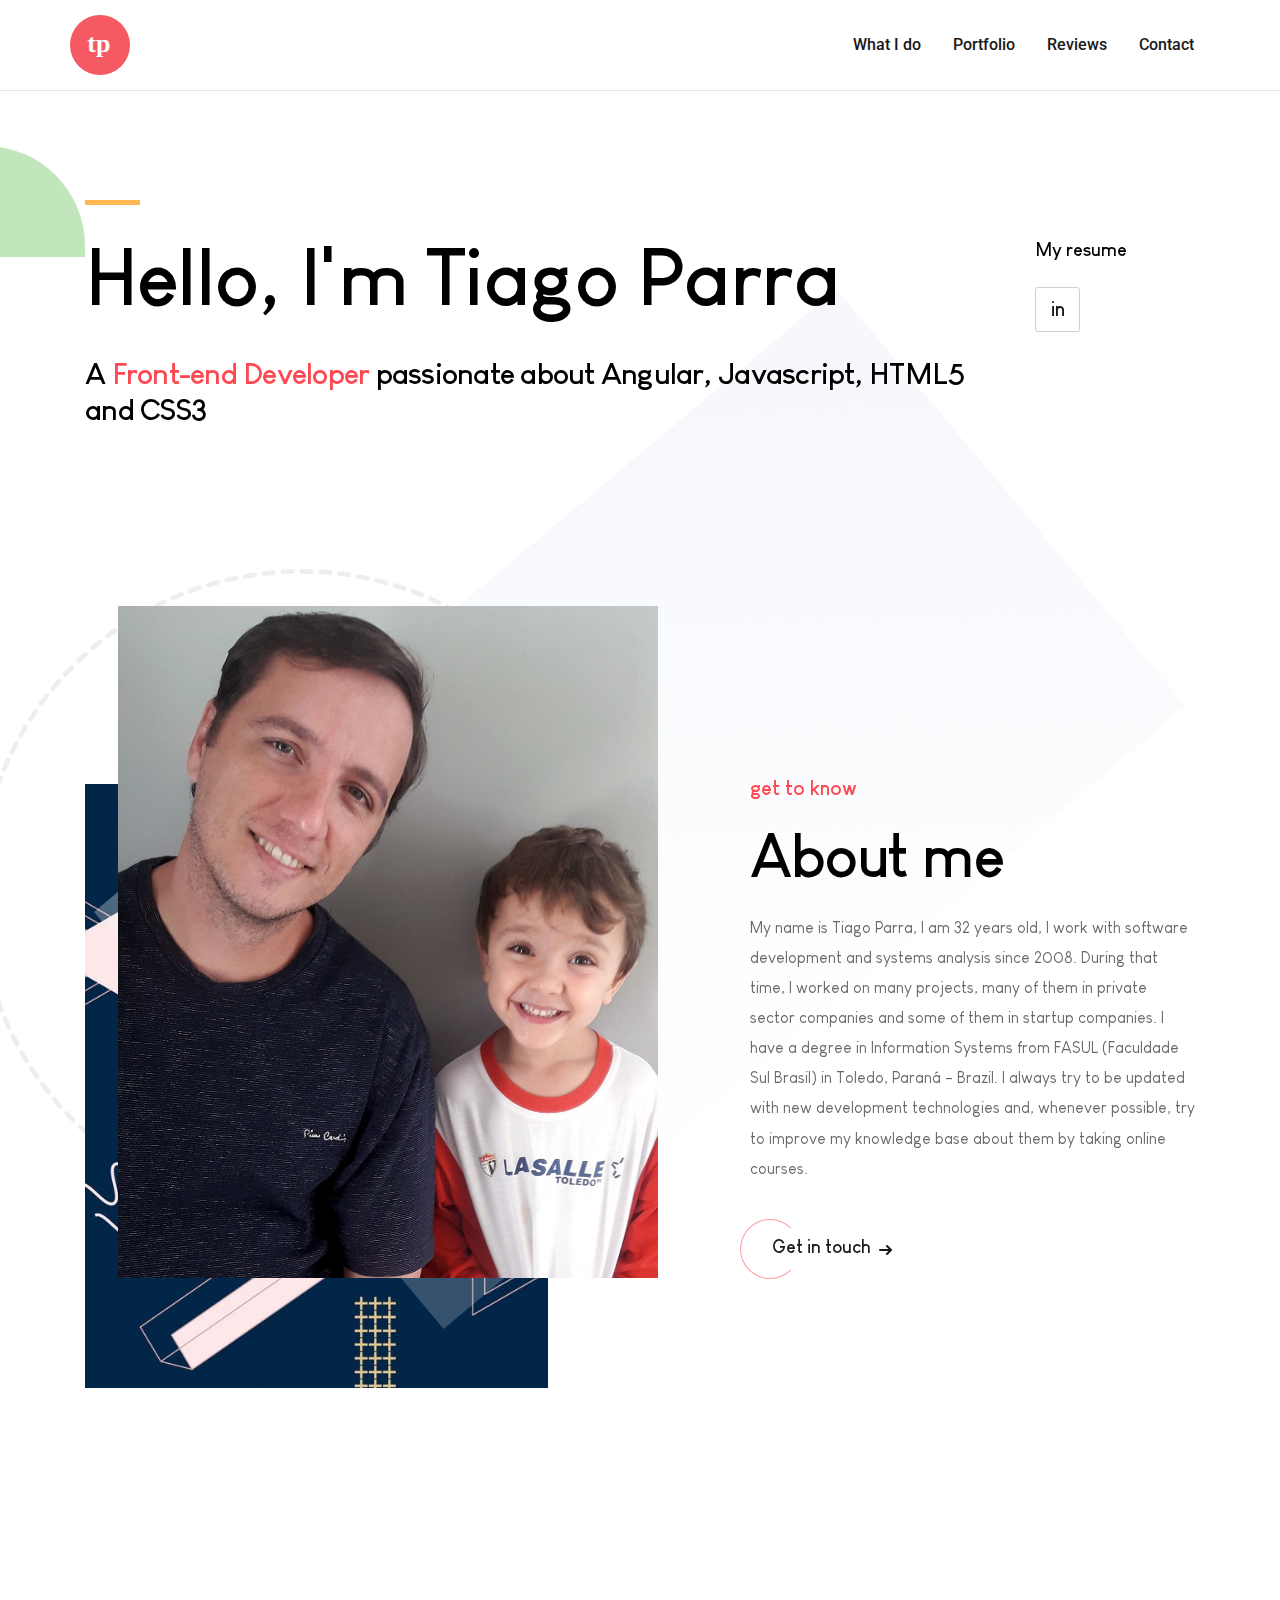
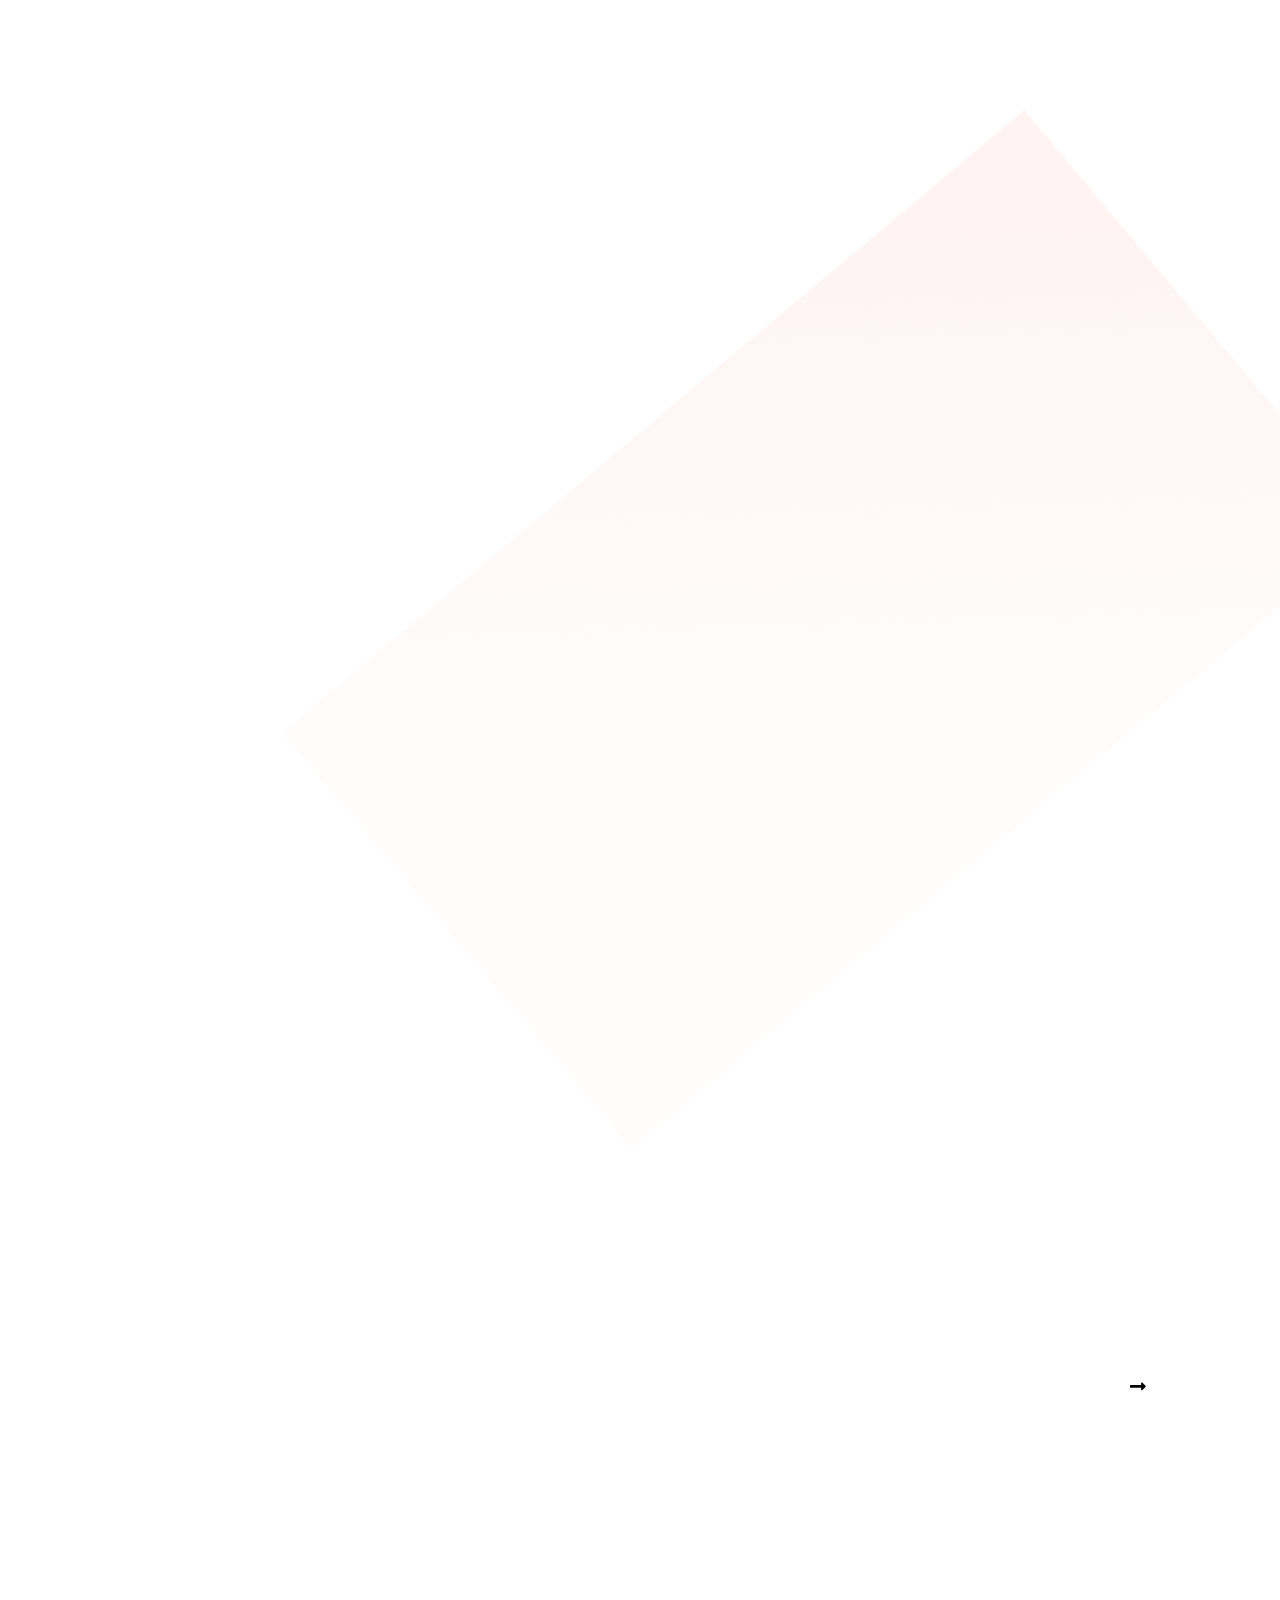
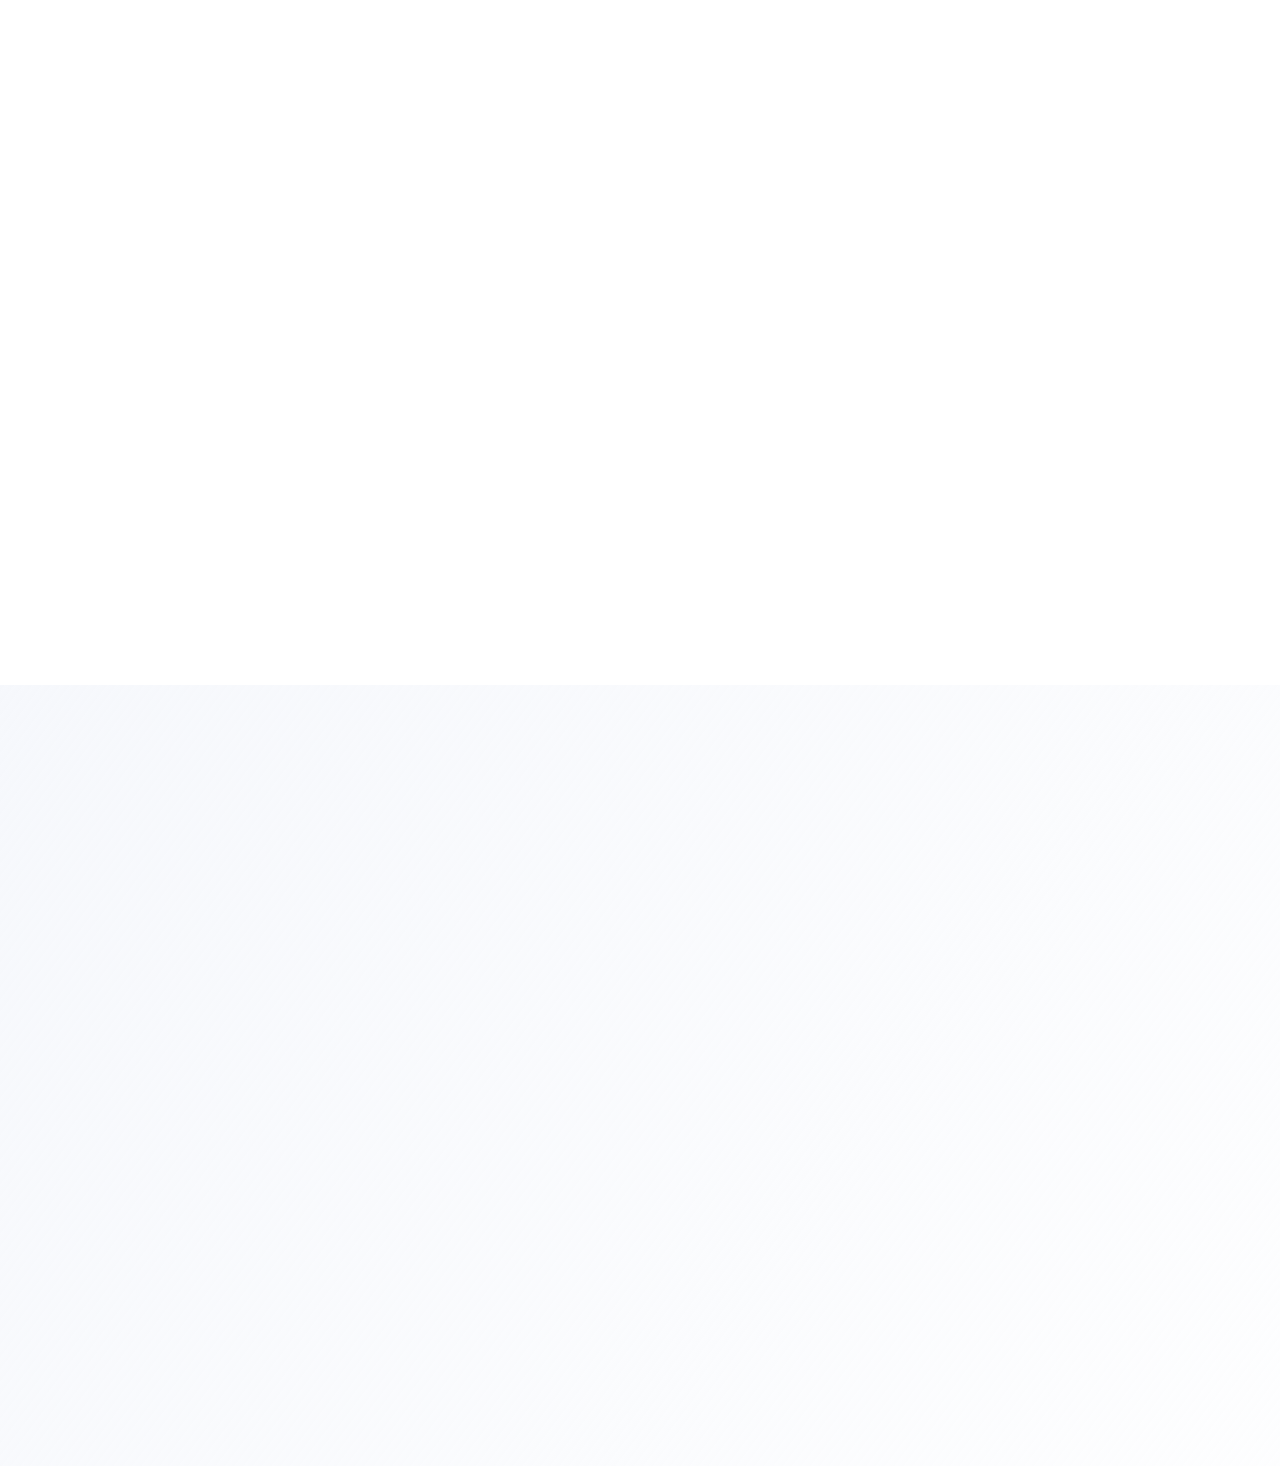
==== commit 53b63062: "updated images" ====
--- a/index.html
+++ b/index.html
@@ -229,9 +229,8 @@
                 <div class="col-md-7">
                     <div class="bg-title wow fadeInUp" id="example">
                         <h1>Responsive Design</h1>
-                        <h1>HTML/CSS</h1>
-                        <h1>JavaScript</h1>
-                        <h1>SEO</h1>
+                        <h1>HTML & CSS</h1>
+                        <h1>Angular & React</h1>
                     </div>
                 </div>
             </div>
@@ -314,7 +313,7 @@
                                     <h6>Agro-industrial Cooperative</h6>
                                     <div class="image-one relative">
                                         <div class="reveal-image">
-                                            <img src="assets/images/img-case-cvale.png" alt="" class="img-fluid">
+                                            <img src="assets/images/img-case-cvale.jpg" alt="" class="img-fluid">
                                         </div>
                                         <div class="resume-image-inner">
                                         </div>
@@ -340,7 +339,7 @@
                                     <h6>Shop with an expert</h6>
                                     <div class="image-two relative">
                                         <div class="reveal-image">
-                                            <img src="assets/images/img-case-curated.png" alt="" class="img-fluid">
+                                            <img src="assets/images/img-case-curated.jpg" alt="" class="img-fluid">
                                         </div>
                                         <div class="resume-image-inner">
                                         </div>
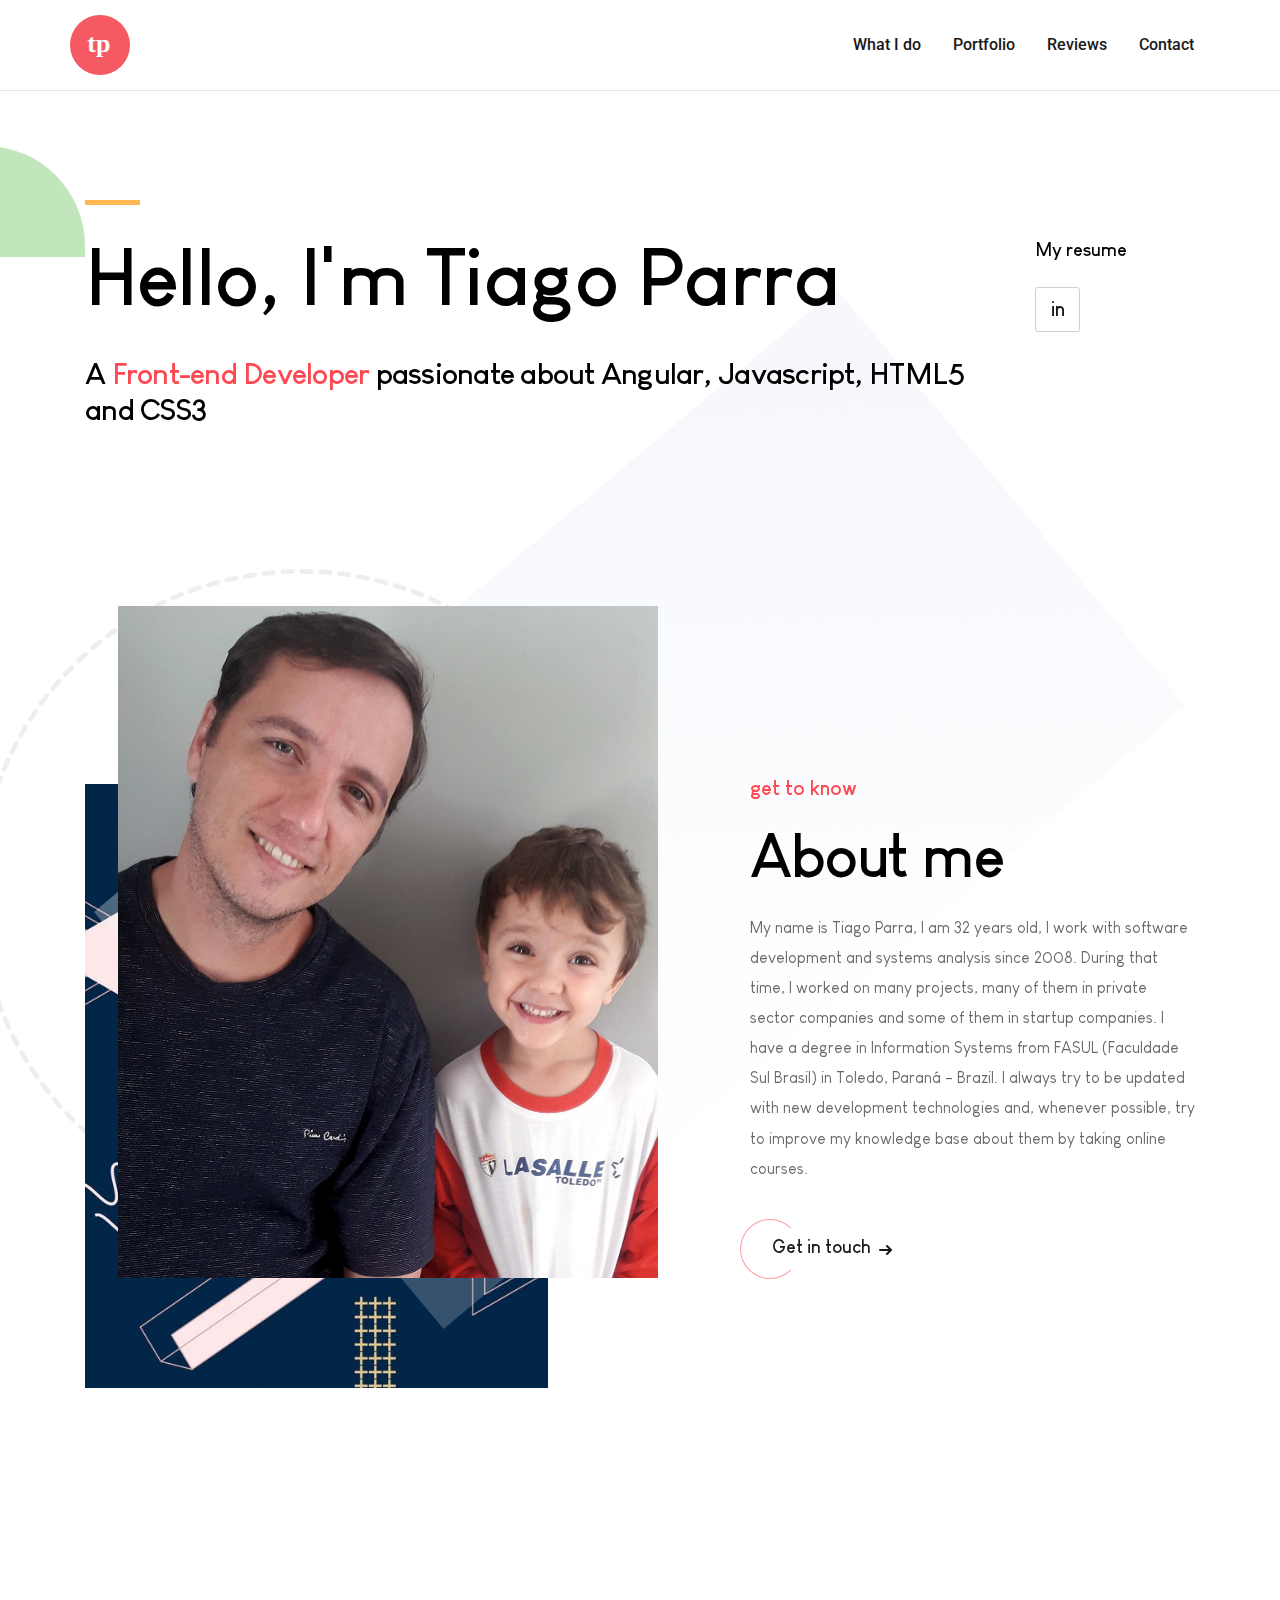
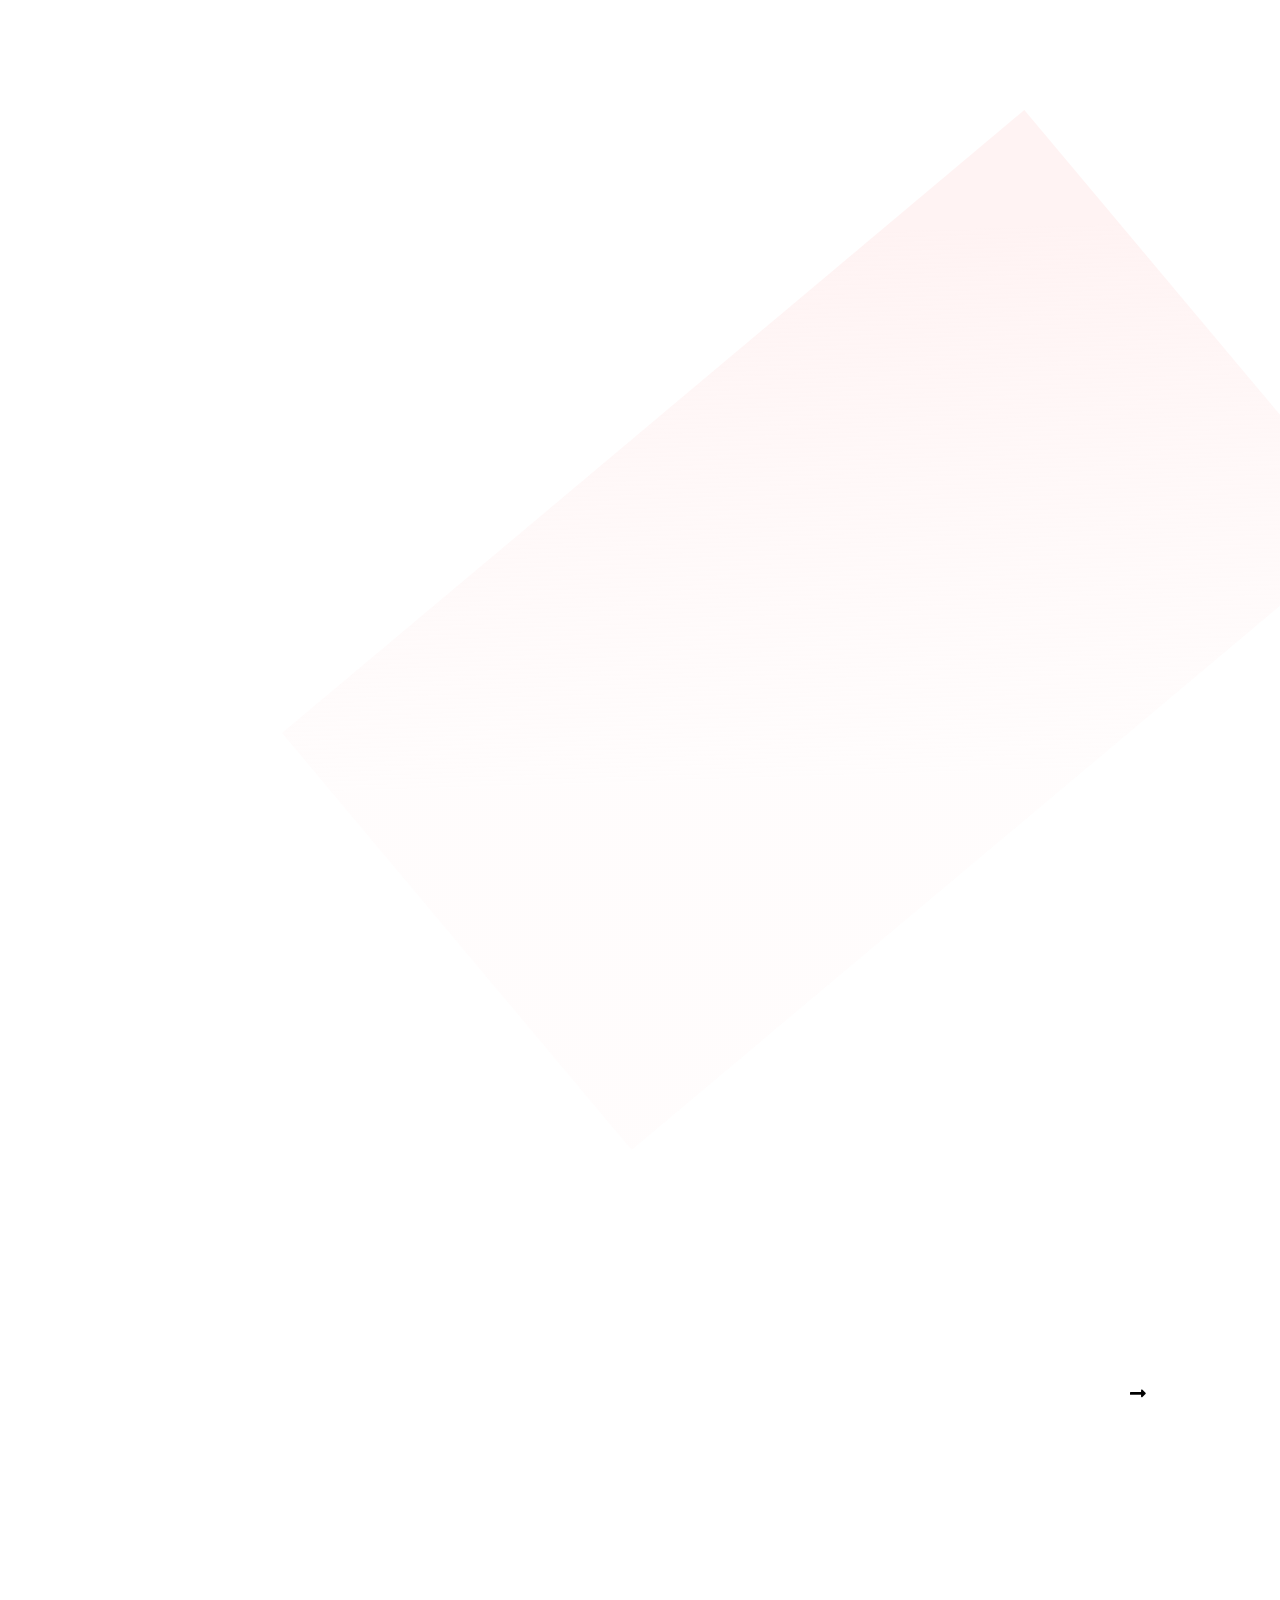
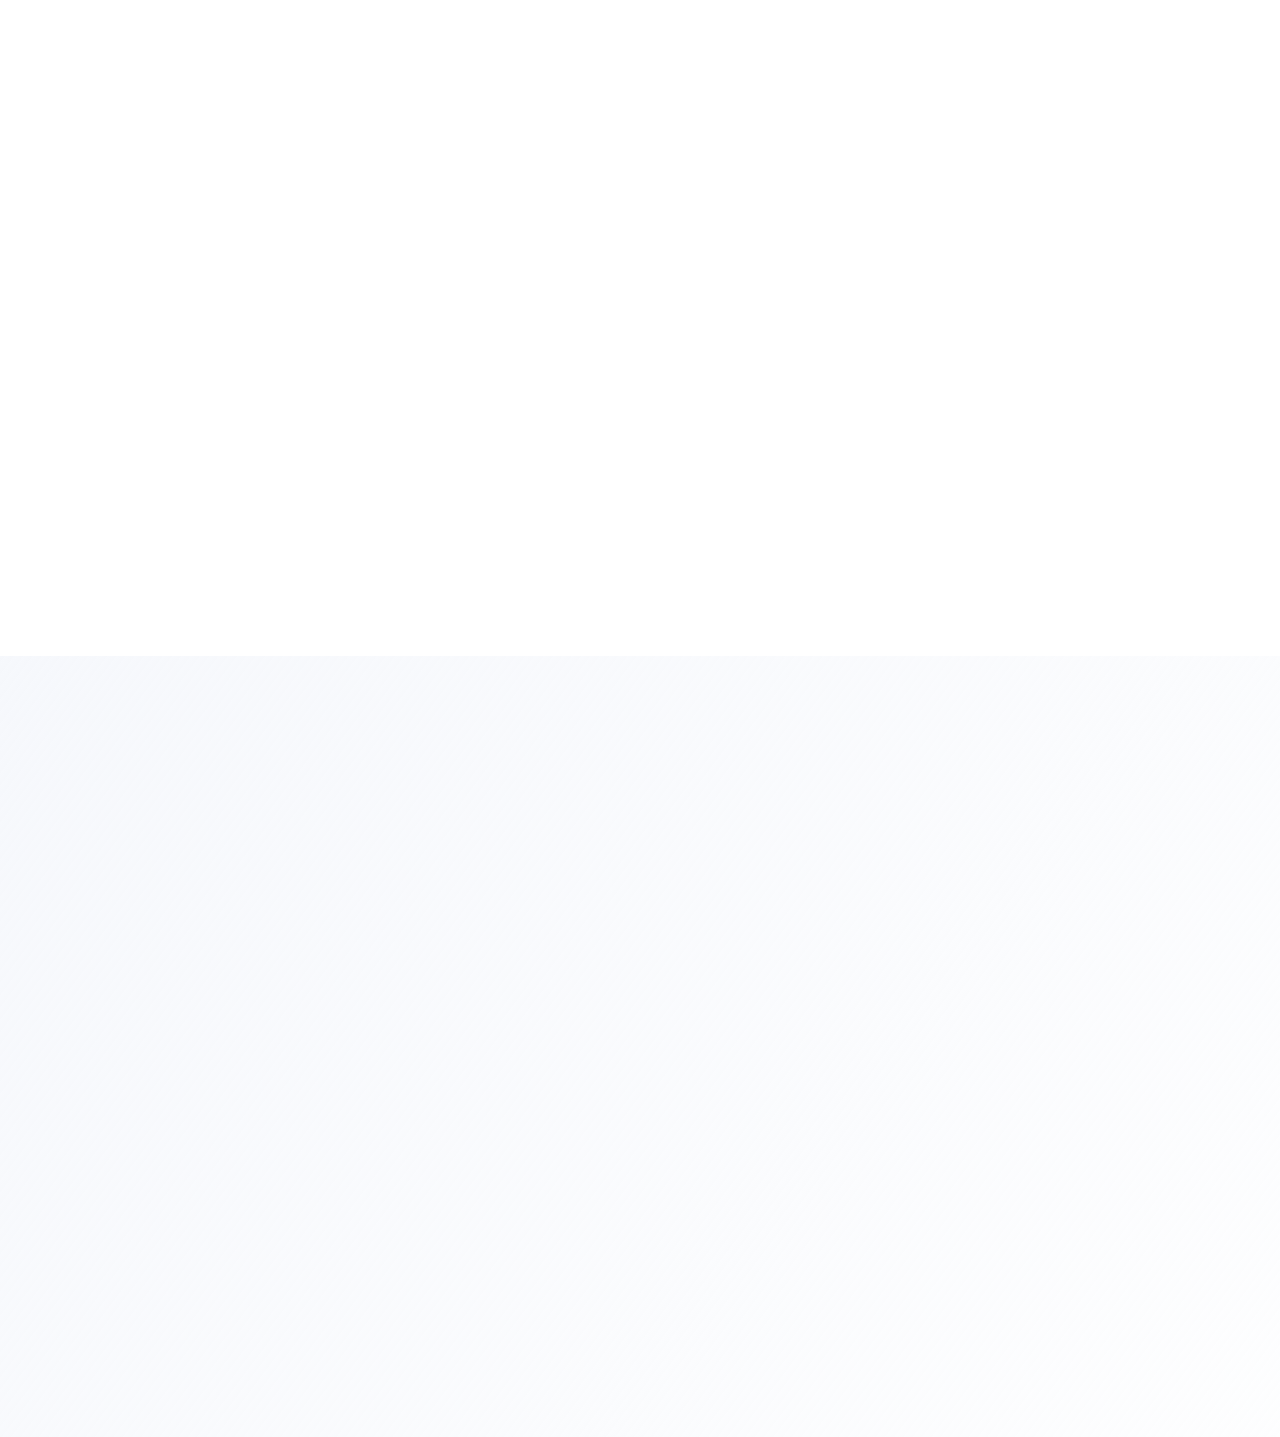
==== commit 43ca4bd8: "Translation" ====
--- a/index.html
+++ b/index.html
@@ -385,7 +385,7 @@
                             <div class="card-body">
                                 <div class="card_icon">
                                     <div class="card_icon_img">
-                                        <img src="assets/images/avatar-isaque.png" alt="" class="img-fluid">
+                                        <img src="assets/images/avatar-anderson.png" alt="" class="img-fluid">
                                     </div>
                                     <div class="card-icon-details">
                                         <ul>
@@ -397,9 +397,30 @@
                                         </ul>
                                     </div>
                                 </div>
-                                <p class="card-text">Anderson é definitivamente um especialista em Java. Provavelmente um dos melhores que conheço. Ele é rigoroso nos padrões de codificação e é proativo nas mais recentes tecnologias. Trabalhamos juntos no aplicativo da Jaleco e ele foi capaz de entregar todas as API's do produto sozinho. Trabalho incrível, recomendaria 100%!</p>
+                                <p class="card-text">I worked with Tiago for more than 3 years, we worked on the same development team in 2 different projects, where in both he was responsible for the entire Front-end application. There has never been a project outside of Tiagos's domain, and its largely because he is genuinely driven by learning how to do something new. Tiago has extensive knowledge in agile methodologies like Scrum and Kanban, has a lot of creativity and is always willing to help. He is certainly a great team member to work with.</p>
+                                <h5>Anderson</h5>
+                                <h6>Back-end Engineer @ Jobzi</h6>
+                            </div>
+                        </div>
+                        <div class="card advice_c wow fadeInUp" data-wow-duration=".9s" data-wow-delay=".3s">
+                            <div class="card-body">
+                                <div class="card_icon">
+                                    <div class="card_icon_img">
+                                        <img src="assets/images/avatar-isaque.png" alt="" class="img-fluid">
+                                    </div>
+                                    <div class="card-icon-details">
+                                        <ul>
+                                            <li><i class="fa fa-star"></i></li>
+                                            <li><i class="fa fa-star"></i></li>
+                                            <li><i class="fa fa-star"></i></li>
+                                            <li><i class="fa fa-star"></i></li>
+                                            <li><i class="fa fa-star"></i></li>
+                                        </ul>
+                                    </div>
+                                </div>
+                                <p class="card-text">Tiago is a powerful, inspirational, and highly talented front-end powerhouse. Having worked with him on a series of projects, I was unceasingly amazed not only with his immaculate attention to detail --but his rare ability to code and develop each idea with absolute precision and speed. Tiago is an irreplaceable asset to any team.</p>
                                 <h5>Isaque</h5>
-                                <h6>Desenvolvedor na Jaleco</h6>
+                                <h6>Mobile developer @ Jaleco</h6>
                             </div>
                         </div>
                         <div class="card advice_c wow fadeInUp" data-wow-duration=".9s" data-wow-delay=".3s">
@@ -418,9 +439,9 @@
                                         </ul>
                                     </div>
                                 </div>
-                                <p class="card-text">Anderson foi o único desenvolvedor backend por mais de 2 anos na Jobzi. Durante esse período, ele foi um excelente desenvolvedor, com o qual podemos contar para fornecer soluções para os desafios do produto. É também muito criativo e trabalha rápido. Se há áreas de conhecimento com as quais ele não está familiarizado, ele encontra uma maneira de adquirir o conhecimento e, mais importante, aplica-o ao seu trabalho e produz resultados. Não hesitarei em recomendá-lo para futuras oportunidades.</p>
+                                <p class="card-text">Tiago was the only Front-end developer for more than 4 years at Jobzi. He is an excellent developer, who we could count on to provide solutions to inomerous product challenges. As a designer myself, I know how important attention to every pixel is, and Tiago has an amazing eye for every little detail. His work has always been proactive, and he's never finished with a project just because everything on the original spec has been ticked off.</p>
                                 <h5>Rodrigo</h5>
-                                <h6>Gerente de Projetos na Jobzi</h6>
+                                <h6>Project Manager @ Jobzi</h6>
                             </div>
                         </div>
                     </div>
@@ -438,36 +459,36 @@
             <div class="row">
                 <div class="col-md-5">
                     <div class="contact-details wow fadeInUp">
-                        <h2>Entre em contato</h2>
+                        <h2>Get in touch</h2>
                         <div class="contact-name">
                             <h5>Email</h5>
                             <p>tiago.krilow@gmail.com</p>
                         </div>
                         <div class="contact-name">
-                            <h5>Onde estou</h5>
+                            <h5>Where am I</h5>
                             <p>Toledo, Paraná <br>Brazil</p>
                         </div>
                         <div class="contact-name">
-                            <h5>Telefone</h5>
-                            <p>55 (45) 99936-5547</p>
+                            <h5>Phone</h5>
+                            <p>+55 (45) 99936-5547</p>
                         </div>
                     </div>
                 </div>
                 <div class="col-md-6 ml-auto wow fadeInUp">
                     <div class="resume-form">
-                      <h2>Envie uma mensagem</h2>
+                      <h2>Send a message</h2>
                     </br>
                       <form
-                        action="https://formspree.io/mayeawae"
+                        action="https://formspree.io/xpzjbvao"
                         method="POST">
                         <div class="form-group">
-                            <input type="text" name="name" placeholder="Nome" class="form-control contact-name">
+                            <input type="text" name="name" placeholder="Name" class="form-control contact-name">
                         </div>
                         <div class="form-group">
                             <input type="email" name="email" placeholder="Email" class="form-control contact-name">
                         </div>
                         <div class="form-group">
-                            <textarea name="message" placeholder="Mensagem"  rows="6" class="form-control contact-message"></textarea>
+                            <textarea name="message" placeholder="Message"  rows="6" class="form-control contact-message"></textarea>
                         </div>
                         <button class="btn-default" type="submit">Send</button>
                       </form>
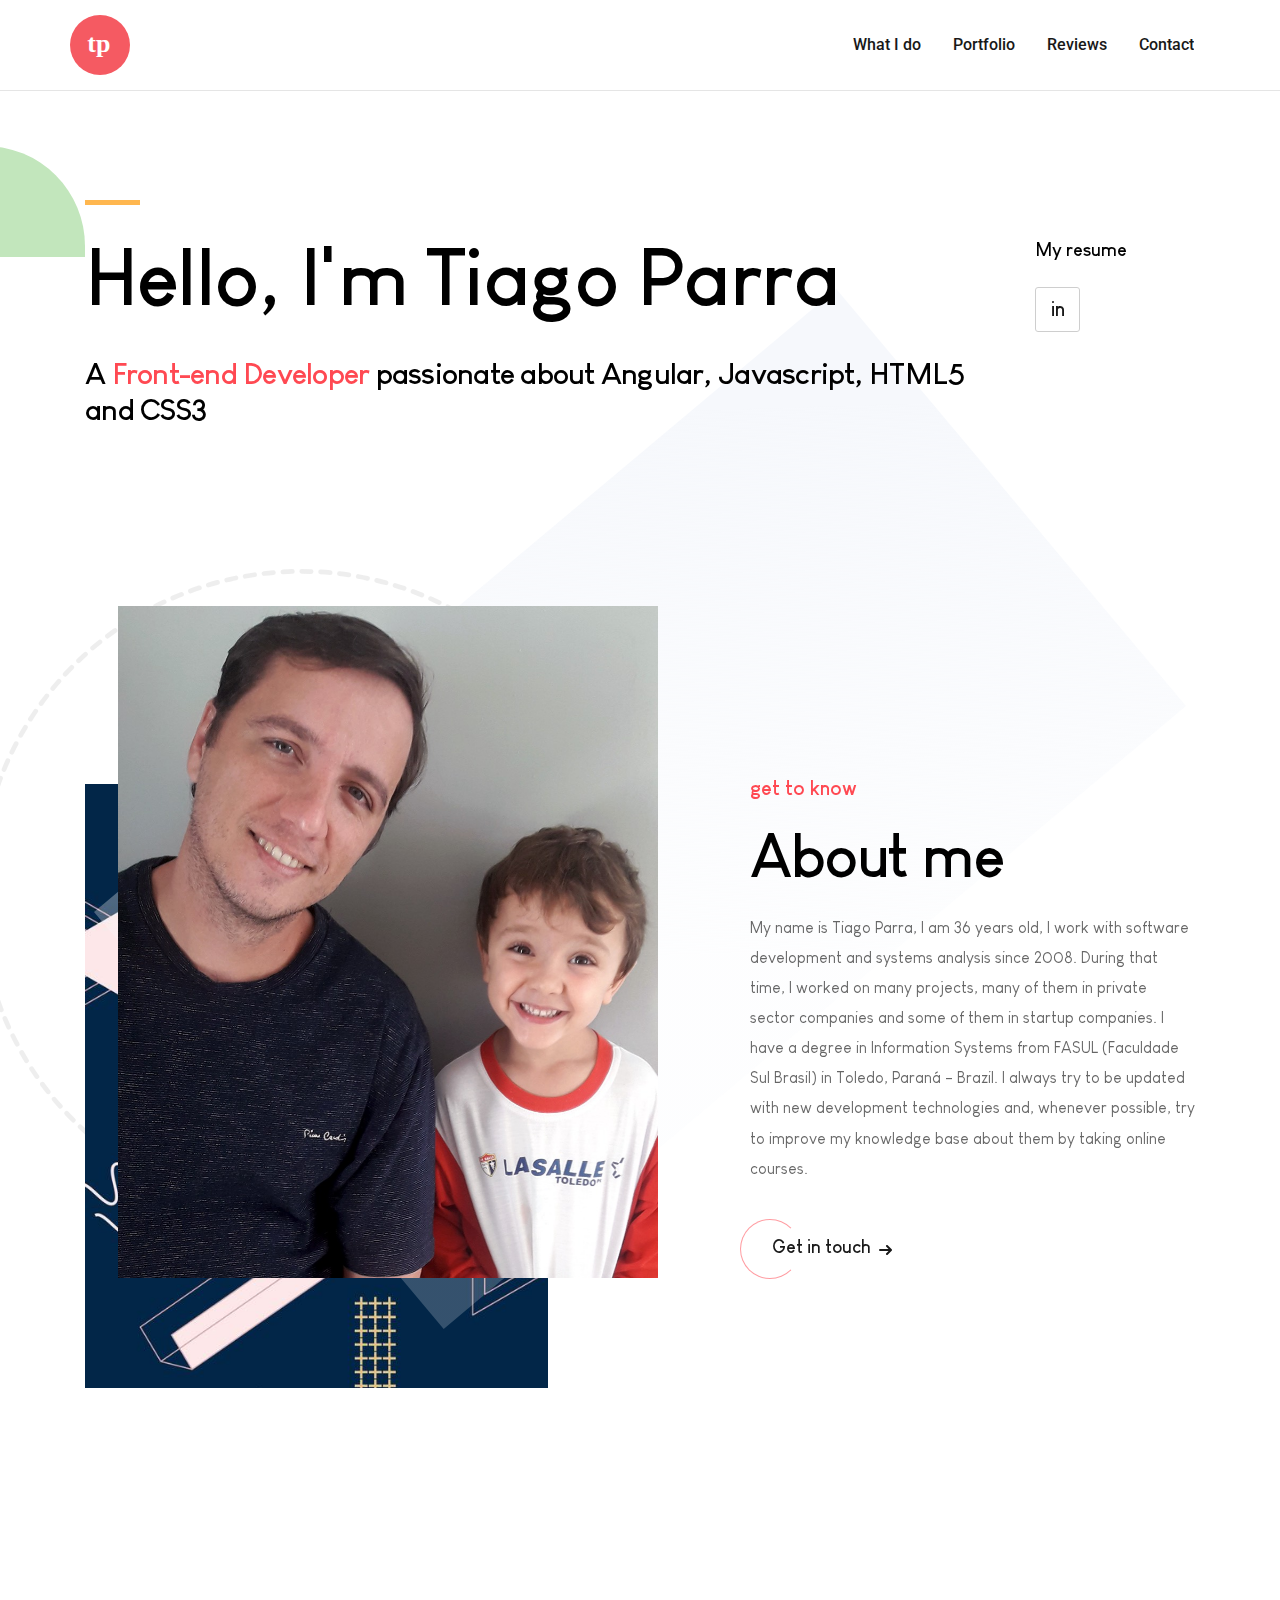
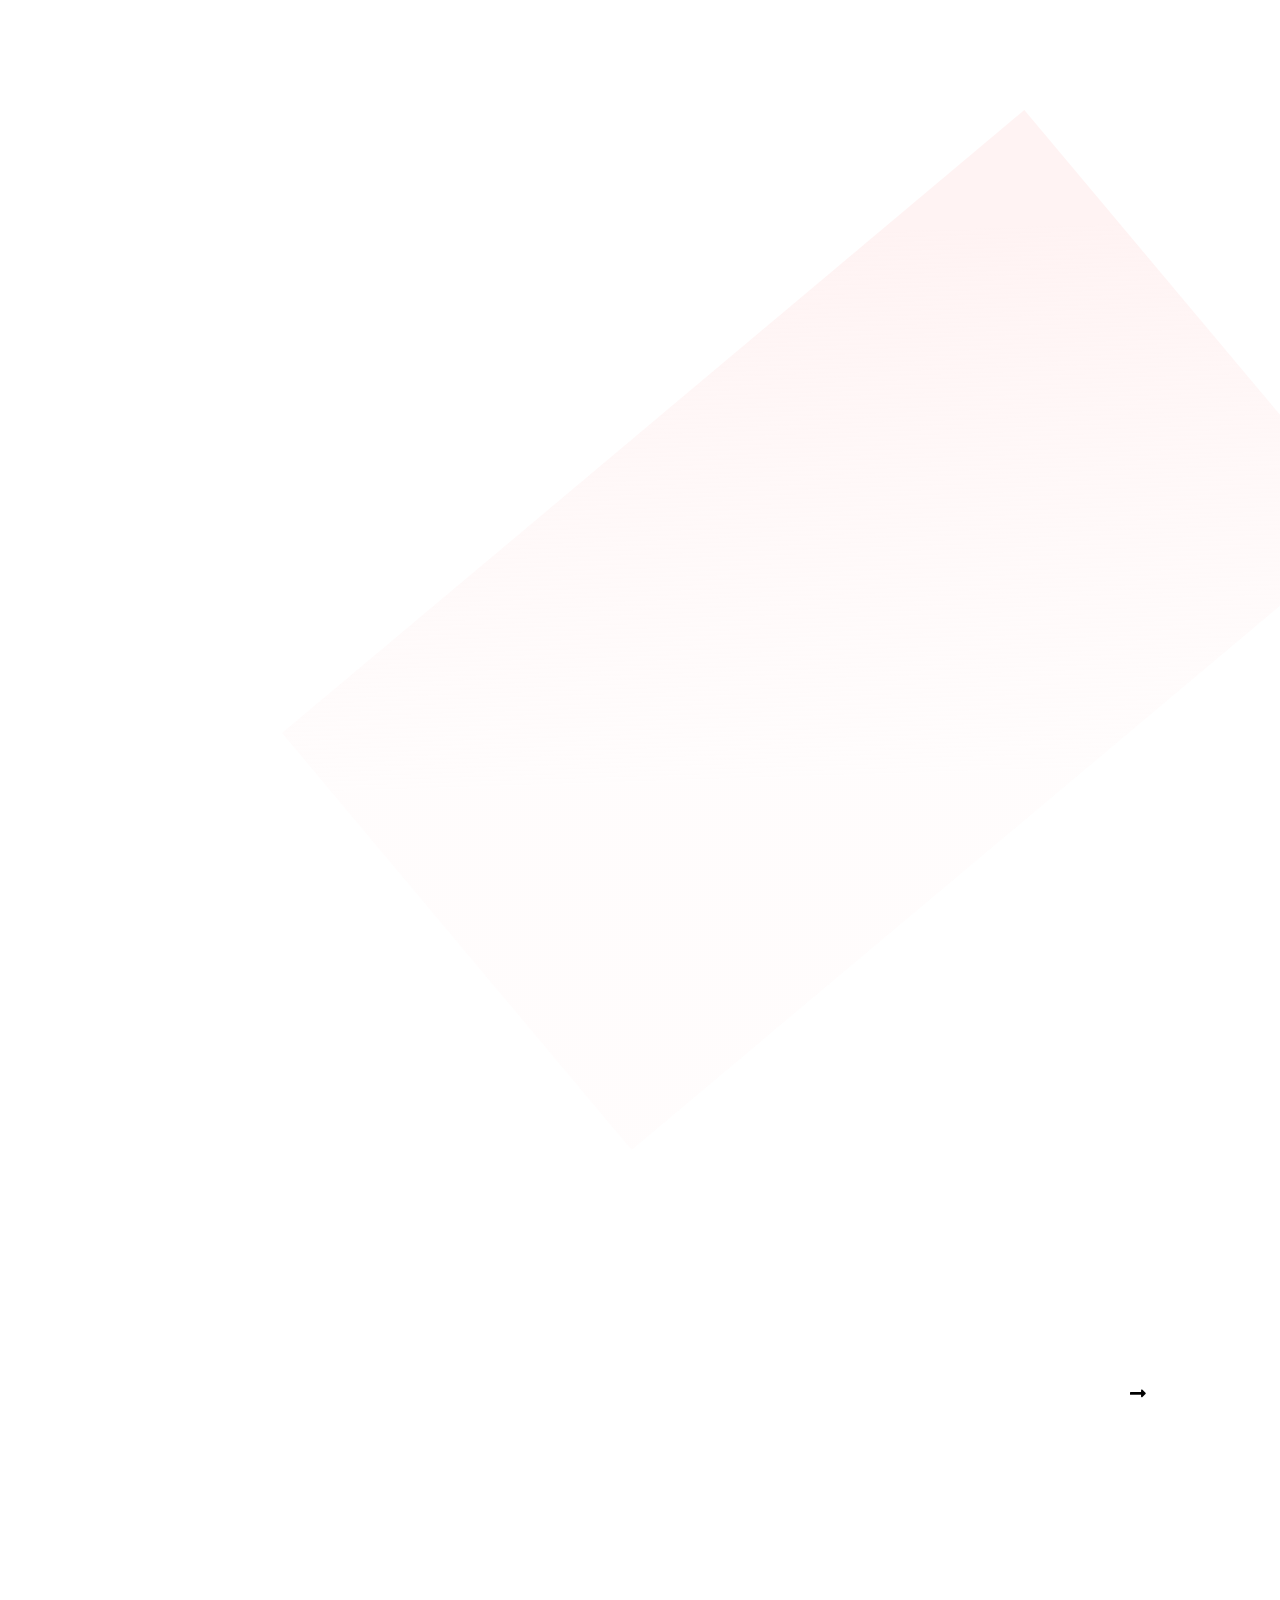
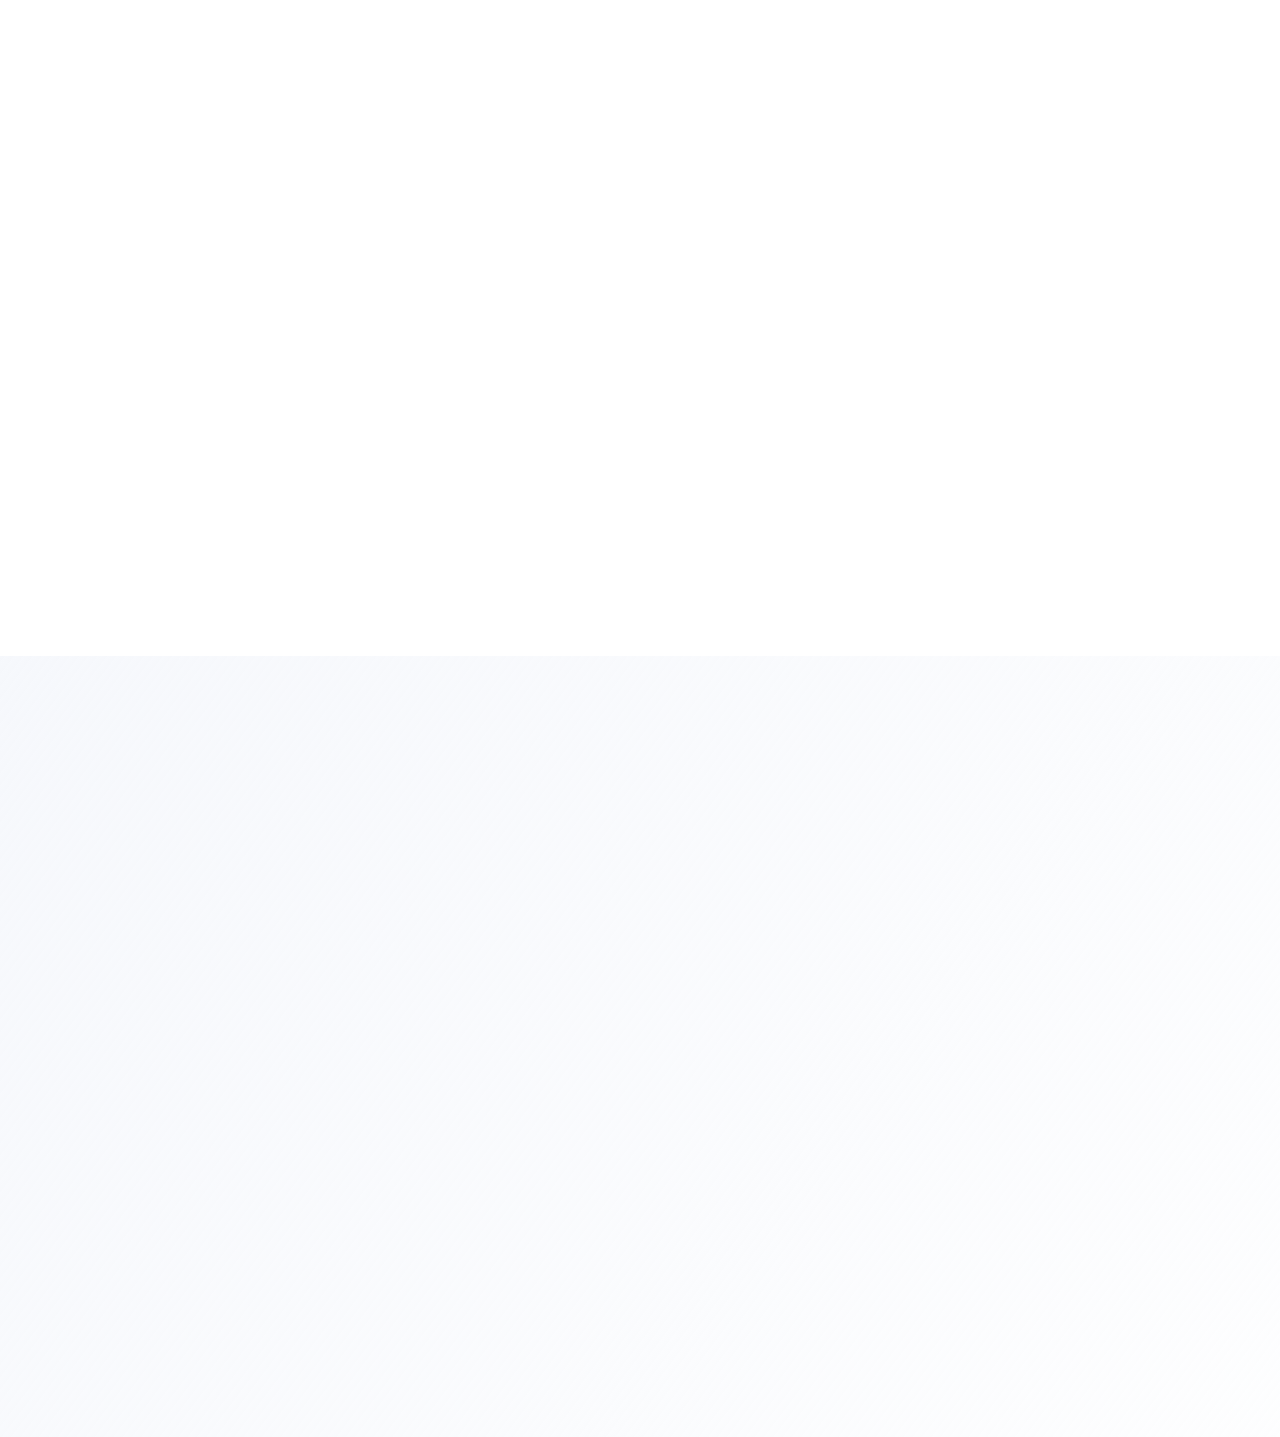
==== commit 51544afd: "fix: Fixed some typo" ====
--- a/index.html
+++ b/index.html
@@ -1,586 +1,616 @@
 <!doctype html>
 <html lang="zxx">
+
 <head>
-    <title>Tiago Parra - Front-End Developer</title>
-    <!-- Required meta tags -->
-    <meta charset="utf-8">
-    <meta http-equiv="X-UA-Compatible" content="IE=edge">
-    <meta name="description" content=""/>
-    <meta name="keywords" content=" "/>
-    <meta name="developer" content="Tiago Parra">
-    <meta name="viewport" content="width=device-width, initial-scale=1, shrink-to-fit=no">
-
-    <!-- FAV AND ICONS   -->
-    <link rel="shortcut icon" href="assets/images/favicon.png">
-    <link rel="shortcut icon" href="assets/images/apple-icon.png">
-    <link rel="shortcut icon" sizes="72x72" href="assets/images/apple-icon-72x72.png">
-    <link rel="shortcut icon" sizes="114x114" href="assets/images/apple-icon-114x114.png">
-
-    <!-- Font-->
-    <link href="https://fonts.googleapis.com/css?family=Roboto&display=swap" rel="stylesheet">
-    <!-- Font Awesome -->
-    <link rel="stylesheet" href="https://use.fontawesome.com/releases/v5.8.1/css/all.css">
-    <link rel="stylesheet" href="assets/icofont/icofont.min.css">
-    <!-- Bootstrap CSS -->
-    <link rel="stylesheet" href="assets/plugins/css/bootstrap.min.css">
-    <!-- Owl Carousel CSS-->
-    <link rel="stylesheet" href="assets/plugins/css/owl.css">
-    <!-- Fancybox-->
-    <link rel="stylesheet" href="assets/plugins/css/jquery.fancybox.min.css">
-    <!-- Anime CSS-->
-    <link rel="stylesheet" href="assets/plugins/css/revealer.css">
-    <!-- Aos CSS-->
-    <link rel="stylesheet" href="assets/plugins/css/aos.css">
-    <!-- Animate CSS-->
-    <link rel="stylesheet" href="assets/plugins/css/animate.css">
-    <!-- Custom CSS-->
-    <link rel="stylesheet" href="assets/css/styles.css">
-    <!-- Responsive -->
-    <link rel="stylesheet" href="assets/css/responsive.css">
+  <title>Tiago Parra - Front-End Developer</title>
+  <!-- Required meta tags -->
+  <meta charset="utf-8">
+  <meta http-equiv="X-UA-Compatible" content="IE=edge">
+  <meta name="description" content="A Front-end Developer passionate about Angular, Javascript, HTML5 and CSS3" />
+  <meta name="keywords" content="angular, angularjs, javascript, html, html5, css, css3" />
+  <meta name="developer" content="Tiago Parra">
+  <meta name="viewport" content="width=device-width, initial-scale=1, shrink-to-fit=no">
+
+  <!-- FAV AND ICONS   -->
+  <link rel="shortcut icon" href="assets/images/favicon.png">
+  <link rel="shortcut icon" href="assets/images/apple-icon.png">
+  <link rel="shortcut icon" sizes="72x72" href="assets/images/apple-icon-72x72.png">
+  <link rel="shortcut icon" sizes="114x114" href="assets/images/apple-icon-114x114.png">
+
+  <!-- Font-->
+  <link href="https://fonts.googleapis.com/css?family=Roboto&display=swap" rel="stylesheet">
+  <!-- Font Awesome -->
+  <link rel="stylesheet" href="https://use.fontawesome.com/releases/v5.8.1/css/all.css">
+  <link rel="stylesheet" href="assets/icofont/icofont.min.css">
+  <!-- Bootstrap CSS -->
+  <link rel="stylesheet" href="assets/plugins/css/bootstrap.min.css">
+  <!-- Owl Carousel CSS-->
+  <link rel="stylesheet" href="assets/plugins/css/owl.css">
+  <!-- Fancybox-->
+  <link rel="stylesheet" href="assets/plugins/css/jquery.fancybox.min.css">
+  <!-- Anime CSS-->
+  <link rel="stylesheet" href="assets/plugins/css/revealer.css">
+  <!-- Aos CSS-->
+  <link rel="stylesheet" href="assets/plugins/css/aos.css">
+  <!-- Animate CSS-->
+  <link rel="stylesheet" href="assets/plugins/css/animate.css">
+  <!-- Custom CSS-->
+  <link rel="stylesheet" href="assets/css/styles.css">
+  <!-- Responsive -->
+  <link rel="stylesheet" href="assets/css/responsive.css">
 
 </head>
-<body class="black-bg body-2" >
-    <!--
+
+<body class="black-bg body-2">
+  <!--
     ===================
         NAVIGATION
     ===================
     -->
-    <header class="black-bg mh-header nav-scroll fixed-top mh-xss-mobile-nav" id="zb-header">
-        <div class="overlay"></div>
-        <div class="container">
-            <div class="row">
-                <nav class="navbar navbar-expand-lg mh-nav nav-btn">
-                    <a class="navbar-brand" href="index.html"><img src="assets/images/logo.svg" alt="" class="img-fluid"></a>
-                    <button class="navbar-toggler" type="button" data-toggle="collapse" data-target="#navbarSupportedContent"
-                        aria-controls="navbarSupportedContent" aria-expanded="false" aria-label="Toggle navigation">
-                        <span class="navbar-toggler-icon icon">
-                            <i class="fa fa-bars"></i>
-                        </span>
-                    </button>
-                    <div class="collapse navbar-collapse" id="navbarSupportedContent">
-                        <ul class="navbar-nav mr-0 ml-auto">
-                            <li class="nav-item">
-                                <a class="nav-link " href="#service">What I do</a>
-                            </li>
-                            <li class="nav-item">
-                                <a class="nav-link" href="#portfolio">Portfolio</a>
-                            </li>
-                            <li class="nav-item">
-                                <a class="nav-link" href="#Clinet">Reviews</a>
-                            </li>
-                            <li class="nav-item">
-                                <a class="nav-link" href="#Contact">Contact</a>
-                            </li>
-                        </ul>
-                    </div>
-                </nav>
-            </div>
-        </div>
-    </header>
-    <!--
+  <header class="black-bg mh-header nav-scroll fixed-top mh-xss-mobile-nav" id="zb-header">
+    <div class="overlay"></div>
+    <div class="container">
+      <div class="row">
+        <nav class="navbar navbar-expand-lg mh-nav nav-btn">
+          <a class="navbar-brand" href="index.html"><img src="assets/images/logo.svg" alt="" class="img-fluid"></a>
+          <button class="navbar-toggler" type="button" data-toggle="collapse" data-target="#navbarSupportedContent"
+            aria-controls="navbarSupportedContent" aria-expanded="false" aria-label="Toggle navigation">
+            <span class="navbar-toggler-icon icon">
+              <i class="fa fa-bars"></i>
+            </span>
+          </button>
+          <div class="collapse navbar-collapse" id="navbarSupportedContent">
+            <ul class="navbar-nav mr-0 ml-auto">
+              <li class="nav-item">
+                <a class="nav-link " href="#service">What I do</a>
+              </li>
+              <li class="nav-item">
+                <a class="nav-link" href="#portfolio">Portfolio</a>
+              </li>
+              <li class="nav-item">
+                <a class="nav-link" href="#Clinet">Reviews</a>
+              </li>
+              <li class="nav-item">
+                <a class="nav-link" href="#Contact">Contact</a>
+              </li>
+            </ul>
+          </div>
+        </nav>
+      </div>
+    </div>
+  </header>
+  <!--
     ==============
         HOME
     ==============
     -->
-    <section class="section relative ev-home resume-home" id="about" style="background: url(assets/images/bg-home.svg) no-repeat scroll center center">
-        <div class="container zindex">
-            <div class="section-separator">
-                <div class="row">
-                    <div class="col-md-10">
-                        <div class="resume-home-inner wow fadeInUp">
-                            <span class="span"></span>
-                            <h2 data-text="Hello, I'm Tiago Parra">Hello, I'm Tiago Parra</h2>
-                            <!-- <h2 class="btn-sss" data-text="Hello, I'm Tiago Parra">Hello, I'm Tiago Parra</h2> -->
-                            <h4>A <span>Front-end Developer</span> passionate about Angular, Javascript, HTML5 and CSS3</h4>
+  <section class="section relative ev-home resume-home" id="about"
+    style="background: url(assets/images/bg-home.svg) no-repeat scroll center center">
+    <div class="container zindex">
+      <div class="section-separator">
+        <div class="row">
+          <div class="col-md-10">
+            <div class="resume-home-inner wow fadeInUp">
+              <span class="span"></span>
+              <h2 data-text="Hello, I'm Tiago Parra">Hello, I'm Tiago Parra</h2>
+              <!-- <h2 class="btn-sss" data-text="Hello, I'm Tiago Parra">Hello, I'm Tiago Parra</h2> -->
+              <h4>A <span>Front-end Developer</span> passionate about Angular, Javascript, HTML5 and CSS3
+              </h4>
+            </div>
+          </div>
+          <div class="col-md-2">
+            <div class="resume-social">
+              <h6>My resume</h6>
+              <ul class="list-unstyled">
+                <li><a href="https://www.linkedin.com/in/tiago-parra-01444436/" target="_blank">in</a>
+                </li>
+              </ul>
+            </div>
+          </div>
+          <div class="col-md-12">
+            <div class="resume-main">
+              <div class="row">
+                <div class="col-md-6">
+                  <div class="main-inner relative">
+                    <div class="img-cover">
+                      <img src="assets/images/profile_picture_v1.jpg" alt="" class="img-fluid itwo">
+                    </div>
+                    <div class="bg-img">
+                      <img src="assets/images/home-man-bg.png" alt="" class="img-fluid ione">
+                    </div>
+                    <div class="circle-bg">
+                      <img src="assets/images/circle-dot-dot.svg" alt="" class="img-fluid ithree">
+                    </div>
+                  </div>
+                </div>
+                <div class="col-md-5 ml-auto">
+                  <div class="resume-details">
+                    <div class="resume-title wow fadeInUp">
+                      <h5>get to know</h5>
+                      <h1>About me</h1>
+                      <p>My name is Tiago Parra, I am 36 years old, I work with software
+                        development and systems analysis since 2008. During that time, I worked
+                        on many projects, many of them in private sector companies and some of
+                        them in startup companies. I have a degree in Information Systems from
+                        FASUL (Faculdade Sul Brasil) in Toledo, Paraná - Brazil. I always try to
+                        be updated with new development technologies and, whenever possible, try
+                        to improve my knowledge base about them by taking online courses.</p>
+                      <div class="resume-btn">
+                        <div class="btn-default">
+                          <a href="#" class="cta">
+                            <span>Get in touch</span>
+                            <svg width="13px" height="10px" viewBox="0 0 13 10">
+                              <path d="M1,5 L11,5"></path>
+                              <polyline points="8 1 12 5 8 9"></polyline>
+                            </svg>
+                          </a>
                         </div>
-                    </div>
-                    <div class="col-md-2">
-                        <div class="resume-social">
-                            <h6>My resume</h6>
-                            <ul class="list-unstyled">
-                                <li><a href="https://www.linkedin.com/in/tiago-parra-01444436/" target="_blank">in</a></li>
-                            </ul>
-                        </div>
-                    </div>
-                    <div class="col-md-12">
-                        <div class="resume-main">
-                            <div class="row">
-                                <div class="col-md-6">
-                                    <div class="main-inner relative">
-                                        <div class="img-cover">
-                                            <img src="assets/images/profile_picture_v1.jpg" alt="" class="img-fluid itwo">
-                                        </div>
-                                        <div class="bg-img">
-                                            <img src="assets/images/home-man-bg.png" alt="" class="img-fluid ione">
-                                        </div>
-                                        <div class="circle-bg">
-                                            <img src="assets/images/circle-dot-dot.svg" alt="" class="img-fluid ithree">
-                                        </div>
-                                    </div>
-                                </div>
-                                <div class="col-md-5 ml-auto">
-                                    <div class="resume-details">
-                                        <div class="resume-title wow fadeInUp">
-                                            <h5>get to know</h5>
-                                            <h1>About me</h1>
-                                            <p>My name is Tiago Parra, I am 32 years old, I work with software development and systems analysis since 2008. During that time, I worked on many projects, many of them in private sector companies and some of them in startup companies. I have a degree in Information Systems from FASUL (Faculdade Sul Brasil) in Toledo, Paraná - Brazil. I always try to be updated with new development technologies and, whenever possible, try to improve my knowledge base about them by taking online courses.</p>
-                                            <div class="resume-btn">
-                                                <div class="btn-default">
-                                                    <a href="#" class="cta">
-                                                        <span>Get in touch</span>
-                                                        <svg width="13px" height="10px" viewBox="0 0 13 10">
-                                                            <path d="M1,5 L11,5"></path>
-                                                            <polyline points="8 1 12 5 8 9"></polyline>
-                                                        </svg>
-                                                    </a>
-                                                </div>
-                                            </div>
-                                        </div>
-                                    </div>
-                                </div>
-                            </div>
-                        </div>
-                    </div>
-                </div>
-            </div>
-        </div>
-        <div class="shape-image">
-            <img src="assets/images/green-bg.svg" alt="" class="img-fluid">
-        </div>
-    </section>
-    <!--
+                      </div>
+                    </div>
+                  </div>
+                </div>
+              </div>
+            </div>
+          </div>
+        </div>
+      </div>
+    </div>
+    <div class="shape-image">
+      <img src="assets/images/green-bg.svg" alt="" class="img-fluid">
+    </div>
+  </section>
+  <!--
     ================
         WHAT I DO
     ================
     -->
-    <section class="resume-do relative" id="service">
-        <div class="container">
+  <section class="resume-do relative" id="service">
+    <div class="container">
+      <div class="row">
+        <div class="col-md-5">
+          <div class="resume-do-inner wow fadeInUp">
+            <div class="resume-title">
+              <h1>What I do</h1>
+            </div>
+            <p style="font-size: 18px;">Currently, I spend most of my time in Front-end development,
+              preferably using the React library or Angular framework. However, in moments of my career, I
+              work with back-end development, NodeJs and Java. I also have a lot of knowledge about SQL
+              Server, MySQL and PostgreSQL database modeling.</p>
             <div class="row">
-                <div class="col-md-5">
-                    <div class="resume-do-inner wow fadeInUp">
-                        <div class="resume-title">
-                            <h1>What I do</h1>
-                        </div>
-                        <p style="font-size: 18px;">Currently, I spend most of my time in Front-end development, preferably using the React library or Angular framework. However, in moments of my career, I work with back-end development, NodeJs and Java. I also have a lot of knowledge about SQL Server, MySQL and PostgreSQL database modeling.</p>
-                        <div class="row">
-                            <div class="col-md-4">
-                                <div class="resume-do-icon">
-                                    <img src="assets/images/img-logo-angular.png" alt="" class="img-fluid">
-                                    <h5>Angular</h5>
-                                </div>
-                            </div>
-                            <div class="col-md-4">
-                                <div class="resume-do-icon">
-                                    <img src="assets/images/img-logo-react.png" alt="" class="img-fluid">
-                                    <h5>React</h5>
-                                </div>
-                            </div>
-                            <div class="col-md-4">
-                                <div class="resume-do-icon">
-                                    <img src="assets/images/img-logo-html5.png" alt="" class="img-fluid">
-                                    <h5>HTML5</h5>
-                                </div>
-                            </div>
-                        </div>
-                        <br><br>
-                        <div class="row">
-                            <div class="col-md-4">
-                                <div class="resume-do-icon">
-                                    <img src="assets/images/img-logo-css3.png" alt="" class="img-fluid">
-                                    <h5>CSS3</h5>
-                                </div>
-                            </div>
-                            <div class="col-md-4">
-                                <div class="resume-do-icon">
-                                    <img src="assets/images/img-logo-sass.png" alt="" class="img-fluid">
-                                    <h5>Sass</h5>
-                                </div>
-                            </div>
-                            <div class="col-md-4">
-                                <div class="resume-do-icon">
-                                    <img src="assets/images/img-logo-github.png" alt="" class="img-fluid">
-                                    <h5>Github</h5>
-                                </div>
-                            </div>
-                        </div>
-                        <br><br>
-                        <div class="row">
-                            <div class="col-md-4">
-                                <div class="resume-do-icon">
-                                    <img src="assets/images/img-logo-nginx.png" alt="" class="img-fluid">
-                                    <h5>Nginx</h5>
-                                </div>
-                            </div>
-                            <div class="col-md-4">
-                                <div class="resume-do-icon">
-                                    <img src="assets/images/img-logo-javascript.png" alt="" class="img-fluid">
-                                    <h5>Javascript</h5>
-                                </div>
-                            </div>
-                            <div class="col-md-4">
-                                <div class="resume-do-icon">
-                                    <img src="assets/images/img-logo-typescript.png" alt="" class="img-fluid">
-                                    <h5>Typescript</h5>
-                                </div>
-                            </div>
-                        </div>
-                    </div>
-                </div>
-                <div class="col-md-7">
-                    <div class="bg-title wow fadeInUp" id="example">
-                        <h1>Responsive Design</h1>
-                        <h1>HTML & CSS</h1>
-                        <h1>Angular & React</h1>
-                    </div>
-                </div>
-            </div>
-        </div>
-    </section>
-    <!--
+              <div class="col-md-4">
+                <div class="resume-do-icon">
+                  <img src="assets/images/img-logo-angular.png" alt="" class="img-fluid">
+                  <h5>Angular</h5>
+                </div>
+              </div>
+              <div class="col-md-4">
+                <div class="resume-do-icon">
+                  <img src="assets/images/img-logo-react.png" alt="" class="img-fluid">
+                  <h5>React</h5>
+                </div>
+              </div>
+              <div class="col-md-4">
+                <div class="resume-do-icon">
+                  <img src="assets/images/img-logo-html5.png" alt="" class="img-fluid">
+                  <h5>HTML5</h5>
+                </div>
+              </div>
+            </div>
+            <br><br>
+            <div class="row">
+              <div class="col-md-4">
+                <div class="resume-do-icon">
+                  <img src="assets/images/img-logo-css3.png" alt="" class="img-fluid">
+                  <h5>CSS3</h5>
+                </div>
+              </div>
+              <div class="col-md-4">
+                <div class="resume-do-icon">
+                  <img src="assets/images/img-logo-sass.png" alt="" class="img-fluid">
+                  <h5>Sass</h5>
+                </div>
+              </div>
+              <div class="col-md-4">
+                <div class="resume-do-icon">
+                  <img src="assets/images/img-logo-github.png" alt="" class="img-fluid">
+                  <h5>Github</h5>
+                </div>
+              </div>
+            </div>
+            <br><br>
+            <div class="row">
+              <div class="col-md-4">
+                <div class="resume-do-icon">
+                  <img src="assets/images/img-logo-nginx.png" alt="" class="img-fluid">
+                  <h5>Nginx</h5>
+                </div>
+              </div>
+              <div class="col-md-4">
+                <div class="resume-do-icon">
+                  <img src="assets/images/img-logo-javascript.png" alt="" class="img-fluid">
+                  <h5>Javascript</h5>
+                </div>
+              </div>
+              <div class="col-md-4">
+                <div class="resume-do-icon">
+                  <img src="assets/images/img-logo-typescript.png" alt="" class="img-fluid">
+                  <h5>Typescript</h5>
+                </div>
+              </div>
+            </div>
+          </div>
+        </div>
+        <div class="col-md-7">
+          <div class="bg-title wow fadeInUp" id="example">
+            <h1>Responsive Design</h1>
+            <h1>HTML & CSS</h1>
+            <h1>Angular & React</h1>
+          </div>
+        </div>
+      </div>
+    </div>
+  </section>
+  <!--
     =====================
         PORTFOLIO AREA
     ====================
     -->
-    <section class="resume-portfolio relative" style="background: url(assets/images/orange-bg.svg) no-repeat scroll; background-position-x: 150%; background-position-y: 80%;" id="portfolio">
-        <div class="container">
+  <section class="resume-portfolio relative"
+    style="background: url(assets/images/orange-bg.svg) no-repeat scroll; background-position-x: 150%; background-position-y: 80%;"
+    id="portfolio">
+    <div class="container">
+      <div class="row">
+        <div class="col-md-12">
+          <div class="resume-title wow fadeInUp">
+            <h5>Portfolio</h5>
+            <h1>Use cases</h1>
+          </div>
+        </div>
+        <div class="col-md-11 mx-auto">
+          <div class="resume-portfolio-inner">
             <div class="row">
-                <div class="col-md-12">
-                    <div class="resume-title wow fadeInUp">
-                        <h5>Portfolio</h5>
-                        <h1>Use cases</h1>
-                    </div>
-                </div>
-                <div class="col-md-11 mx-auto">
-                    <div class="resume-portfolio-inner">
-                        <div class="row">
-                            <div class="col-md-5">
-                                <div class="resume-img wow fadeInUp">
-                                    <h5>Jobzi App</h5>
-                                    <h6>Portal of jobs and candidates</h6>
-                                    <div class="image-one relative">
-                                        <div class="reveal-image">
-                                            <img src="assets/images/img-case-jobzi.jpg" alt="" class="img-fluid">
-                                        </div>
-                                        <div class="resume-image-inner">
-                                        </div>
-                                        <div class="resume-btn-details">
-                                            <div class="resume-btn">
-                                                <div class="btn-default">
-                                                    <a href="jobzi.html" class="cta">
-                                                        <span>Ver Projeto</span>
-                                                        <svg width="13px" height="10px" viewBox="0 0 13 10">
-                                                            <path d="M1,5 L11,5"></path>
-                                                            <polyline points="8 1 12 5 8 9"></polyline>
-                                                        </svg>
-                                                    </a>
-                                                </div>
-                                            </div>
-                                        </div>
-                                    </div>
-                                </div>
-                            </div>
-                            <div class="col-md-5 ml-auto">
-                                <div class="resume-img mt_180 wow fadeInUp">
-                                    <h5>Jaleco App</h5>
-                                    <h6>WebApp - Schedule for doctors</h6>
-                                    <div class="image-two relative">
-                                        <div class="reveal-image">
-                                            <img src="assets/images/img-case-jaleco.jpg" alt="" class="img-fluid">
-                                        </div>
-                                        <div class="resume-image-inner">
-                                        </div>
-                                        <div class="resume-btn-details">
-                                            <div class="resume-btn">
-                                                <div class="btn-default">
-                                                    <a href="jaleco.html" class="cta">
-                                                        <span>Ver Projeto</span>
-                                                        <svg width="13px" height="10px" viewBox="0 0 13 10">
-                                                            <path d="M1,5 L11,5"></path>
-                                                            <polyline points="8 1 12 5 8 9"></polyline>
-                                                        </svg>
-                                                    </a>
-                                                </div>
-                                            </div>
-                                        </div>
-                                    </div>
-                                </div>
-                            </div>
+              <div class="col-md-5">
+                <div class="resume-img wow fadeInUp">
+                  <h5>Jobzi App</h5>
+                  <h6>Portal of jobs and candidates</h6>
+                  <div class="image-one relative">
+                    <div class="reveal-image">
+                      <img src="assets/images/img-case-jobzi.jpg" alt="" class="img-fluid">
+                    </div>
+                    <div class="resume-image-inner">
+                    </div>
+                    <div class="resume-btn-details">
+                      <div class="resume-btn">
+                        <div class="btn-default">
+                          <a href="jobzi.html" class="cta">
+                            <span>More details</span>
+                            <svg width="13px" height="10px" viewBox="0 0 13 10">
+                              <path d="M1,5 L11,5"></path>
+                              <polyline points="8 1 12 5 8 9"></polyline>
+                            </svg>
+                          </a>
                         </div>
-                        <div class="row">
-                            <div class="col-md-5">
-                                <div class="resume-img wow fadeInUp">
-                                    <h5>C.Vale</h5>
-                                    <h6>Agro-industrial Cooperative</h6>
-                                    <div class="image-one relative">
-                                        <div class="reveal-image">
-                                            <img src="assets/images/img-case-cvale.jpg" alt="" class="img-fluid">
-                                        </div>
-                                        <div class="resume-image-inner">
-                                        </div>
-                                        <div class="resume-btn-details">
-                                            <div class="resume-btn">
-                                                <div class="btn-default">
-                                                    <a href="cvale.html" class="cta">
-                                                        <span>Ver Projeto</span>
-                                                        <svg width="13px" height="10px" viewBox="0 0 13 10">
-                                                            <path d="M1,5 L11,5"></path>
-                                                            <polyline points="8 1 12 5 8 9"></polyline>
-                                                        </svg>
-                                                    </a>
-                                                </div>
-                                            </div>
-                                        </div>
-                                    </div>
-                                </div>
-                            </div>
-                            <div class="col-md-5 ml-auto">
-                                <div class="resume-img mt_180 wow fadeInUp">
-                                    <h5>Curated.com</h5>
-                                    <h6>Shop with an expert</h6>
-                                    <div class="image-two relative">
-                                        <div class="reveal-image">
-                                            <img src="assets/images/img-case-curated.jpg" alt="" class="img-fluid">
-                                        </div>
-                                        <div class="resume-image-inner">
-                                        </div>
-                                        <div class="resume-btn-details">
-                                            <div class="resume-btn">
-                                                <div class="btn-default">
-                                                    <a href="curated.html" class="cta">
-                                                        <span>Ver Projeto</span>
-                                                        <svg width="13px" height="10px" viewBox="0 0 13 10">
-                                                            <path d="M1,5 L11,5"></path>
-                                                            <polyline points="8 1 12 5 8 9"></polyline>
-                                                        </svg>
-                                                    </a>
-                                                </div>
-                                            </div>
-                                        </div>
-                                    </div>
-                                </div>
-                            </div>
+                      </div>
+                    </div>
+                  </div>
+                </div>
+              </div>
+              <div class="col-md-5 ml-auto">
+                <div class="resume-img mt_180 wow fadeInUp">
+                  <h5>Jaleco App</h5>
+                  <h6>WebApp - Schedule for doctors</h6>
+                  <div class="image-two relative">
+                    <div class="reveal-image">
+                      <img src="assets/images/img-case-jaleco.jpg" alt="" class="img-fluid">
+                    </div>
+                    <div class="resume-image-inner">
+                    </div>
+                    <div class="resume-btn-details">
+                      <div class="resume-btn">
+                        <div class="btn-default">
+                          <a href="jaleco.html" class="cta">
+                            <span>More details</span>
+                            <svg width="13px" height="10px" viewBox="0 0 13 10">
+                              <path d="M1,5 L11,5"></path>
+                              <polyline points="8 1 12 5 8 9"></polyline>
+                            </svg>
+                          </a>
                         </div>
-                    </div>
-                </div>
-            </div>
-        </div>
-    </section>
-    <!--
+                      </div>
+                    </div>
+                  </div>
+                </div>
+              </div>
+            </div>
+            <div class="row">
+              <div class="col-md-5">
+                <div class="resume-img wow fadeInUp">
+                  <h5>C.Vale</h5>
+                  <h6>Agro-industrial Cooperative</h6>
+                  <div class="image-one relative">
+                    <div class="reveal-image">
+                      <img src="assets/images/img-case-cvale.jpg" alt="" class="img-fluid">
+                    </div>
+                    <div class="resume-image-inner">
+                    </div>
+                    <div class="resume-btn-details">
+                      <div class="resume-btn">
+                        <div class="btn-default">
+                          <a href="cvale.html" class="cta">
+                            <span>More details</span>
+                            <svg width="13px" height="10px" viewBox="0 0 13 10">
+                              <path d="M1,5 L11,5"></path>
+                              <polyline points="8 1 12 5 8 9"></polyline>
+                            </svg>
+                          </a>
+                        </div>
+                      </div>
+                    </div>
+                  </div>
+                </div>
+              </div>
+              <div class="col-md-5 ml-auto">
+                <div class="resume-img mt_180 wow fadeInUp">
+                  <h5>Curated.com</h5>
+                  <h6>Shop with an expert</h6>
+                  <div class="image-two relative">
+                    <div class="reveal-image">
+                      <img src="assets/images/img-case-curated.jpg" alt="" class="img-fluid">
+                    </div>
+                    <div class="resume-image-inner">
+                    </div>
+                    <div class="resume-btn-details">
+                      <div class="resume-btn">
+                        <div class="btn-default">
+                          <a href="curated.html" class="cta">
+                            <span>More details</span>
+                            <svg width="13px" height="10px" viewBox="0 0 13 10">
+                              <path d="M1,5 L11,5"></path>
+                              <polyline points="8 1 12 5 8 9"></polyline>
+                            </svg>
+                          </a>
+                        </div>
+                      </div>
+                    </div>
+                  </div>
+                </div>
+              </div>
+            </div>
+          </div>
+        </div>
+      </div>
+    </div>
+  </section>
+  <!--
     ======================
         RESUME FEEDBACK
     ======================
     -->
-    <section class="resume-feedback relative" id="Clinet">
-        <div class="container">
-            <div class="row">
-                <div class="col-md-12">
-                    <div class="resume-title pd_10 wow fadeInUp">
-                        <h5>Reviews</h5>
-                        <h1>Co-workers Feedback</h1>
-                    </div>
-                </div>
-                <div class="col-md-12 pd_0">
-                    <div class="advice_slider " id="advice_section_std">
-                        <div class="card advice_c wow fadeInUp" data-wow-duration=".9s" data-wow-delay=".3s">
-                            <div class="card-body">
-                                <div class="card_icon">
-                                    <div class="card_icon_img">
-                                        <img src="assets/images/avatar-anderson.png" alt="" class="img-fluid">
-                                    </div>
-                                    <div class="card-icon-details">
-                                        <ul>
-                                            <li><i class="fa fa-star"></i></li>
-                                            <li><i class="fa fa-star"></i></li>
-                                            <li><i class="fa fa-star"></i></li>
-                                            <li><i class="fa fa-star"></i></li>
-                                            <li><i class="fa fa-star"></i></li>
-                                        </ul>
-                                    </div>
-                                </div>
-                                <p class="card-text">I worked with Tiago for more than 3 years, we worked on the same development team in 2 different projects, where in both he was responsible for the entire Front-end application. There has never been a project outside of Tiagos's domain, and its largely because he is genuinely driven by learning how to do something new. Tiago has extensive knowledge in agile methodologies like Scrum and Kanban, has a lot of creativity and is always willing to help. He is certainly a great team member to work with.</p>
-                                <h5>Anderson</h5>
-                                <h6>Back-end Engineer @ Jobzi</h6>
-                            </div>
-                        </div>
-                        <div class="card advice_c wow fadeInUp" data-wow-duration=".9s" data-wow-delay=".3s">
-                            <div class="card-body">
-                                <div class="card_icon">
-                                    <div class="card_icon_img">
-                                        <img src="assets/images/avatar-isaque.png" alt="" class="img-fluid">
-                                    </div>
-                                    <div class="card-icon-details">
-                                        <ul>
-                                            <li><i class="fa fa-star"></i></li>
-                                            <li><i class="fa fa-star"></i></li>
-                                            <li><i class="fa fa-star"></i></li>
-                                            <li><i class="fa fa-star"></i></li>
-                                            <li><i class="fa fa-star"></i></li>
-                                        </ul>
-                                    </div>
-                                </div>
-                                <p class="card-text">Tiago is a powerful, inspirational, and highly talented front-end powerhouse. Having worked with him on a series of projects, I was unceasingly amazed not only with his immaculate attention to detail --but his rare ability to code and develop each idea with absolute precision and speed. Tiago is an irreplaceable asset to any team.</p>
-                                <h5>Isaque</h5>
-                                <h6>Mobile developer @ Jaleco</h6>
-                            </div>
-                        </div>
-                        <div class="card advice_c wow fadeInUp" data-wow-duration=".9s" data-wow-delay=".3s">
-                            <div class="card-body">
-                                <div class="card_icon">
-                                    <div class="card_icon_img">
-                                        <img src="assets/images/avatar-rodrigo.png" alt="" class="img-fluid">
-                                    </div>
-                                    <div class="card-icon-details">
-                                        <ul>
-                                            <li><i class="fa fa-star"></i></li>
-                                            <li><i class="fa fa-star"></i></li>
-                                            <li><i class="fa fa-star"></i></li>
-                                            <li><i class="fa fa-star"></i></li>
-                                            <li><i class="fa fa-star"></i></li>
-                                        </ul>
-                                    </div>
-                                </div>
-                                <p class="card-text">Tiago was the only Front-end developer for more than 4 years at Jobzi. He is an excellent developer, who we could count on to provide solutions to inomerous product challenges. As a designer myself, I know how important attention to every pixel is, and Tiago has an amazing eye for every little detail. His work has always been proactive, and he's never finished with a project just because everything on the original spec has been ticked off.</p>
-                                <h5>Rodrigo</h5>
-                                <h6>Project Manager @ Jobzi</h6>
-                            </div>
-                        </div>
-                    </div>
-                </div>
-            </div>
-        </div>
-    </section>
-    <!--
+  <section class="resume-feedback relative" id="Clinet">
+    <div class="container">
+      <div class="row">
+        <div class="col-md-12">
+          <div class="resume-title pd_10 wow fadeInUp">
+            <h5>Reviews</h5>
+            <h1>Co-workers Feedback</h1>
+          </div>
+        </div>
+        <div class="col-md-12 pd_0">
+          <div class="advice_slider " id="advice_section_std">
+            <div class="card advice_c wow fadeInUp" data-wow-duration=".9s" data-wow-delay=".3s">
+              <div class="card-body">
+                <div class="card_icon">
+                  <div class="card_icon_img">
+                    <img src="assets/images/avatar-anderson.png" alt="" class="img-fluid">
+                  </div>
+                  <div class="card-icon-details">
+                    <ul>
+                      <li><i class="fa fa-star"></i></li>
+                      <li><i class="fa fa-star"></i></li>
+                      <li><i class="fa fa-star"></i></li>
+                      <li><i class="fa fa-star"></i></li>
+                      <li><i class="fa fa-star"></i></li>
+                    </ul>
+                  </div>
+                </div>
+                <p class="card-text">I worked with Tiago for more than 3 years, we worked on the same
+                  development team in 2 different projects, where in both he was responsible for the
+                  entire Front-end application. There has never been a project outside of Tiagos's
+                  domain, and its largely because he is genuinely driven by learning how to do
+                  something new. Tiago has extensive knowledge in agile methodologies like Scrum and
+                  Kanban, has a lot of creativity and is always willing to help. He is certainly a
+                  great team member to work with.</p>
+                <h5>Anderson</h5>
+                <h6>Back-end Engineer @ Jobzi</h6>
+              </div>
+            </div>
+            <div class="card advice_c wow fadeInUp" data-wow-duration=".9s" data-wow-delay=".3s">
+              <div class="card-body">
+                <div class="card_icon">
+                  <div class="card_icon_img">
+                    <img src="assets/images/avatar-isaque.png" alt="" class="img-fluid">
+                  </div>
+                  <div class="card-icon-details">
+                    <ul>
+                      <li><i class="fa fa-star"></i></li>
+                      <li><i class="fa fa-star"></i></li>
+                      <li><i class="fa fa-star"></i></li>
+                      <li><i class="fa fa-star"></i></li>
+                      <li><i class="fa fa-star"></i></li>
+                    </ul>
+                  </div>
+                </div>
+                <p class="card-text">Tiago is a powerful, inspirational, and highly talented front-end
+                  powerhouse. Having worked with him on a series of projects, I was unceasingly amazed
+                  not only with his immaculate attention to detail --but his rare ability to code and
+                  develop each idea with absolute precision and speed. Tiago is an irreplaceable asset
+                  to any team.</p>
+                <h5>Isaque</h5>
+                <h6>Mobile developer @ Jaleco</h6>
+              </div>
+            </div>
+            <div class="card advice_c wow fadeInUp" data-wow-duration=".9s" data-wow-delay=".3s">
+              <div class="card-body">
+                <div class="card_icon">
+                  <div class="card_icon_img">
+                    <img src="assets/images/avatar-rodrigo.png" alt="" class="img-fluid">
+                  </div>
+                  <div class="card-icon-details">
+                    <ul>
+                      <li><i class="fa fa-star"></i></li>
+                      <li><i class="fa fa-star"></i></li>
+                      <li><i class="fa fa-star"></i></li>
+                      <li><i class="fa fa-star"></i></li>
+                      <li><i class="fa fa-star"></i></li>
+                    </ul>
+                  </div>
+                </div>
+                <p class="card-text">Tiago was the only Front-end developer for more than 4 years at
+                  Jobzi. He is an excellent developer, who we could count on to provide solutions to
+                  inomerous product challenges. As a designer myself, I know how important attention
+                  to every pixel is, and Tiago has an amazing eye for every little detail. His work
+                  has always been proactive, and he's never finished with a project just because
+                  everything on the original spec has been ticked off.</p>
+                <h5>Rodrigo</h5>
+                <h6>Project Manager @ Jobzi</h6>
+              </div>
+            </div>
+          </div>
+        </div>
+      </div>
+    </div>
+  </section>
+  <!--
     ================
         CONTACT US AREA SLIDER
     ================
     -->
-    <section class="resume-contact relative" id="Contact">
-        <div class="container">
-            <div class="row">
-                <div class="col-md-5">
-                    <div class="contact-details wow fadeInUp">
-                        <h2>Get in touch</h2>
-                        <div class="contact-name">
-                            <h5>Email</h5>
-                            <p>tiago.krilow@gmail.com</p>
-                        </div>
-                        <div class="contact-name">
-                            <h5>Where am I</h5>
-                            <p>Toledo, Paraná <br>Brazil</p>
-                        </div>
-                        <div class="contact-name">
-                            <h5>Phone</h5>
-                            <p>+55 (45) 99936-5547</p>
-                        </div>
-                    </div>
-                </div>
-                <div class="col-md-6 ml-auto wow fadeInUp">
-                    <div class="resume-form">
-                      <h2>Send a message</h2>
-                    </br>
-                      <form
-                        action="https://formspree.io/xpzjbvao"
-                        method="POST">
-                        <div class="form-group">
-                            <input type="text" name="name" placeholder="Name" class="form-control contact-name">
-                        </div>
-                        <div class="form-group">
-                            <input type="email" name="email" placeholder="Email" class="form-control contact-name">
-                        </div>
-                        <div class="form-group">
-                            <textarea name="message" placeholder="Message"  rows="6" class="form-control contact-message"></textarea>
-                        </div>
-                        <button class="btn-default" type="submit">Send</button>
-                      </form>
-
-                    </div>
-                </div>
-            </div>
-        </div>
-    </section>
-
-    <!--
+  <section class="resume-contact relative" id="Contact">
+    <div class="container">
+      <div class="row">
+        <div class="col-md-5">
+          <div class="contact-details wow fadeInUp">
+            <h2>Get in touch</h2>
+            <div class="contact-name">
+              <h5>Email</h5>
+              <p>tiago.krilow@gmail.com</p>
+            </div>
+            <div class="contact-name">
+              <h5>Where am I</h5>
+              <p>Toledo, Paraná <br>Brazil</p>
+            </div>
+            <div class="contact-name">
+              <h5>Phone</h5>
+              <p>+55 (45) 99936-5547</p>
+            </div>
+          </div>
+        </div>
+        <div class="col-md-6 ml-auto wow fadeInUp">
+          <div class="resume-form">
+            <h2>Send a message</h2>
+            </br>
+            <form action="https://formspree.io/xpzjbvao" method="POST">
+              <div class="form-group">
+                <input type="text" name="name" placeholder="Name" class="form-control contact-name">
+              </div>
+              <div class="form-group">
+                <input type="email" name="email" placeholder="Email" class="form-control contact-name">
+              </div>
+              <div class="form-group">
+                <textarea name="message" placeholder="Message" rows="6" class="form-control contact-message"></textarea>
+              </div>
+              <button class="btn-default" type="submit">Send</button>
+            </form>
+
+          </div>
+        </div>
+      </div>
+    </div>
+  </section>
+
+  <!--
     ==============
     * JS Files *
     ==============
     -->
 
-    <!-- jQuery first, then Popper.js, then Bootstrap JS -->
-
-    <!-- jQuery -->
-    <script src="assets/plugins/js/jquery.min.js"></script>
-    <!-- popper -->
-    <script src="assets/plugins/js/popper.min.js"></script>
-    <!-- bootstrap -->
-    <script src="assets/plugins/js/bootstrap.min.js"></script>
-    <!-- waypoint  -->
-    <script src="assets/plugins/js/waypoints.min.js"></script>
-    <!-- owl carousel -->
-    <script src="assets/plugins/js/owl.carousel.js"></script>
-    <!-- validator -->
-    <script src="assets/plugins/js/validator.min.js"></script>
-    <!-- wow -->
-    <script src="assets/plugins/js/wow.min.js"></script>
-    <!-- jquery nav -->
-    <script src="assets/plugins/js/jquery.nav.js"></script>
-    <!-- Isotop -->
-    <script src="assets/plugins/js/isotope.pkgd.js"></script>
-    <script src="assets/plugins/js/packery-mode.pkgd.js"></script>
-    <!-- Fancybox js-->
-    <script src="assets/plugins/js/jquery.fancybox.min.js"></script>
-    <script src="assets/plugins/js/jquery.paroller.min.js"></script>
-    <!-- AOS  -->
-    <script src="assets/plugins/js/aos.js"></script>
-    <!-- WOW MIN JS  -->
-    <script src="assets/plugins/js/wow.min.js"></script>
-    <!-- GSAP TWEEN MAX ANIMATION  -->
-    <script src="assets/plugins/js/TweenMax.min.js"></script>
-    <!-- Parallax -->
-    <script src="assets/plugins/js/simpleParallax.min.js"></script>
-    <!-- TYPING ANIMATION MIN JS  -->
-    <script src="assets/plugins/js/typed.js"></script>
-    <script src="assets/plugins/js/textition.js"></script>
-    <!-- Custom Scripts-->
-    <script src="assets/js/custom-scripts.js"></script>
-    <!-- WOW ACTIVATION  -->
-    <script>
-        new WOW().init();
-
-            //testtimonial
+  <!-- jQuery first, then Popper.js, then Bootstrap JS -->
+
+  <!-- jQuery -->
+  <script src="assets/plugins/js/jquery.min.js"></script>
+  <!-- popper -->
+  <script src="assets/plugins/js/popper.min.js"></script>
+  <!-- bootstrap -->
+  <script src="assets/plugins/js/bootstrap.min.js"></script>
+  <!-- waypoint  -->
+  <script src="assets/plugins/js/waypoints.min.js"></script>
+  <!-- owl carousel -->
+  <script src="assets/plugins/js/owl.carousel.js"></script>
+  <!-- validator -->
+  <script src="assets/plugins/js/validator.min.js"></script>
+  <!-- wow -->
+  <script src="assets/plugins/js/wow.min.js"></script>
+  <!-- jquery nav -->
+  <script src="assets/plugins/js/jquery.nav.js"></script>
+  <!-- Isotop -->
+  <script src="assets/plugins/js/isotope.pkgd.js"></script>
+  <script src="assets/plugins/js/packery-mode.pkgd.js"></script>
+  <!-- Fancybox js-->
+  <script src="assets/plugins/js/jquery.fancybox.min.js"></script>
+  <script src="assets/plugins/js/jquery.paroller.min.js"></script>
+  <!-- AOS  -->
+  <script src="assets/plugins/js/aos.js"></script>
+  <!-- WOW MIN JS  -->
+  <script src="assets/plugins/js/wow.min.js"></script>
+  <!-- GSAP TWEEN MAX ANIMATION  -->
+  <script src="assets/plugins/js/TweenMax.min.js"></script>
+  <!-- Parallax -->
+  <script src="assets/plugins/js/simpleParallax.min.js"></script>
+  <!-- TYPING ANIMATION MIN JS  -->
+  <script src="assets/plugins/js/typed.js"></script>
+  <script src="assets/plugins/js/textition.js"></script>
+  <!-- Custom Scripts-->
+  <script src="assets/js/custom-scripts.js"></script>
+  <!-- WOW ACTIVATION  -->
+  <script>
+    new WOW().init();
+
+    //testtimonial
     $('#example').textition({
-       autoplay: true,
-       animation: 'ease-out',
-      map: {x: 200, y: 100, z: 0},
-  });
-    </script>
-    <!-- PAGE REVEALER WITH SCROLL JS  -->
-    <script>
-        var $animation_elements = $('.reveal-image');
-        var $window = $(window);
-
-        function check_if_in_view() {
-            var window_height = $window.height();
-            var window_top_position = $window.scrollTop();
-            var window_bottom_position = (window_top_position + window_height);
-
-            $.each($animation_elements, function() {
-            var $element = $(this);
-            var element_height = $element.innerHeight();
-            var element_top_position = $element.offset().top;
-            var element_bottom_position = (element_top_position + element_height);
-
-            //check to see if this current container is within viewport
-            if ((element_bottom_position >= window_top_position) &&
-                (element_top_position <= window_bottom_position)) {
-                $element.addClass('reveal');
-            } else {
-                // $element.removeClass('reveal');
-            }
-            });
+      autoplay: true,
+      animation: 'ease-out',
+      map: { x: 200, y: 100, z: 0 },
+    });
+  </script>
+  <!-- PAGE REVEALER WITH SCROLL JS  -->
+  <script>
+    var $animation_elements = $('.reveal-image');
+    var $window = $(window);
+
+    function check_if_in_view() {
+      var window_height = $window.height();
+      var window_top_position = $window.scrollTop();
+      var window_bottom_position = (window_top_position + window_height);
+
+      $.each($animation_elements, function () {
+        var $element = $(this);
+        var element_height = $element.innerHeight();
+        var element_top_position = $element.offset().top;
+        var element_bottom_position = (element_top_position + element_height);
+
+        //check to see if this current container is within viewport
+        if ((element_bottom_position >= window_top_position) &&
+          (element_top_position <= window_bottom_position)) {
+          $element.addClass('reveal');
+        } else {
+          // $element.removeClass('reveal');
         }
-            $window.on('scroll resize', check_if_in_view);
-            $window.trigger('scroll');
-    </script>
+      });
+    }
+    $window.on('scroll resize', check_if_in_view);
+    $window.trigger('scroll');
+  </script>
 
 </body>
-</html>
+
+</html>